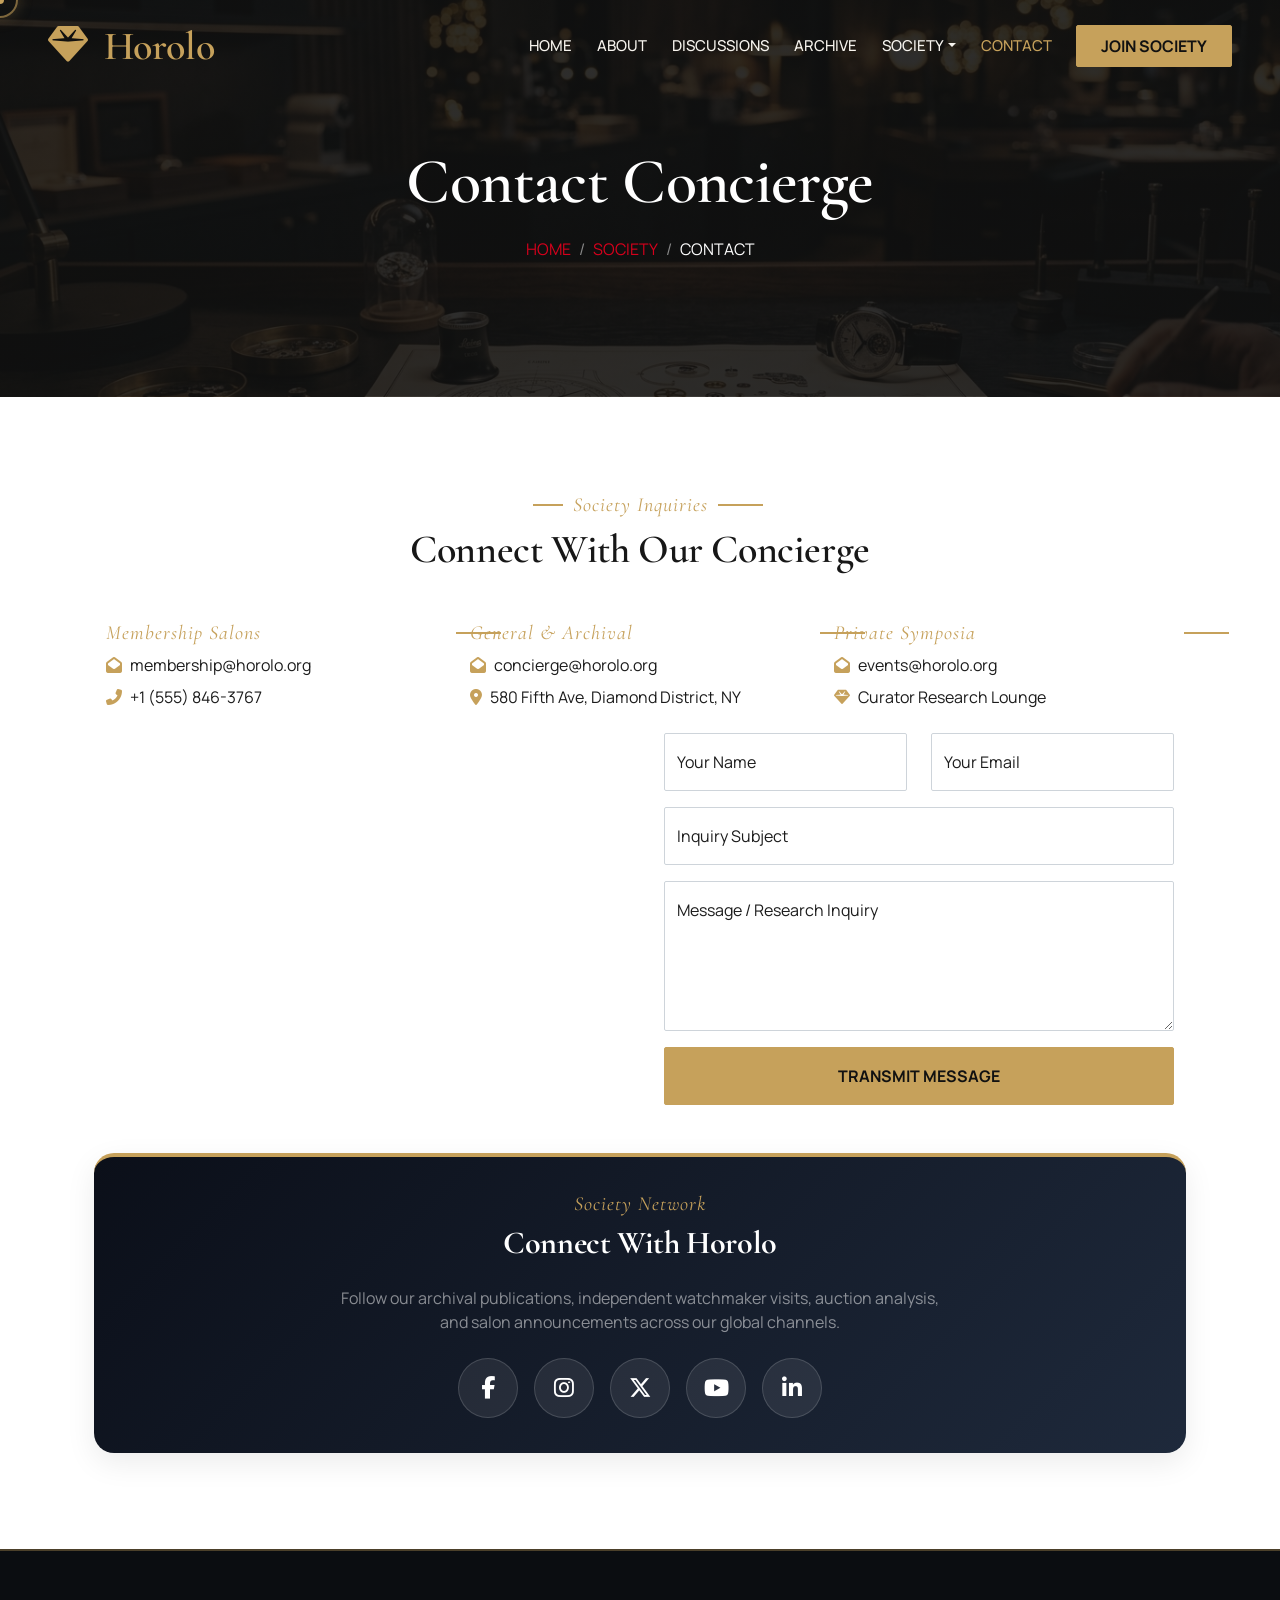
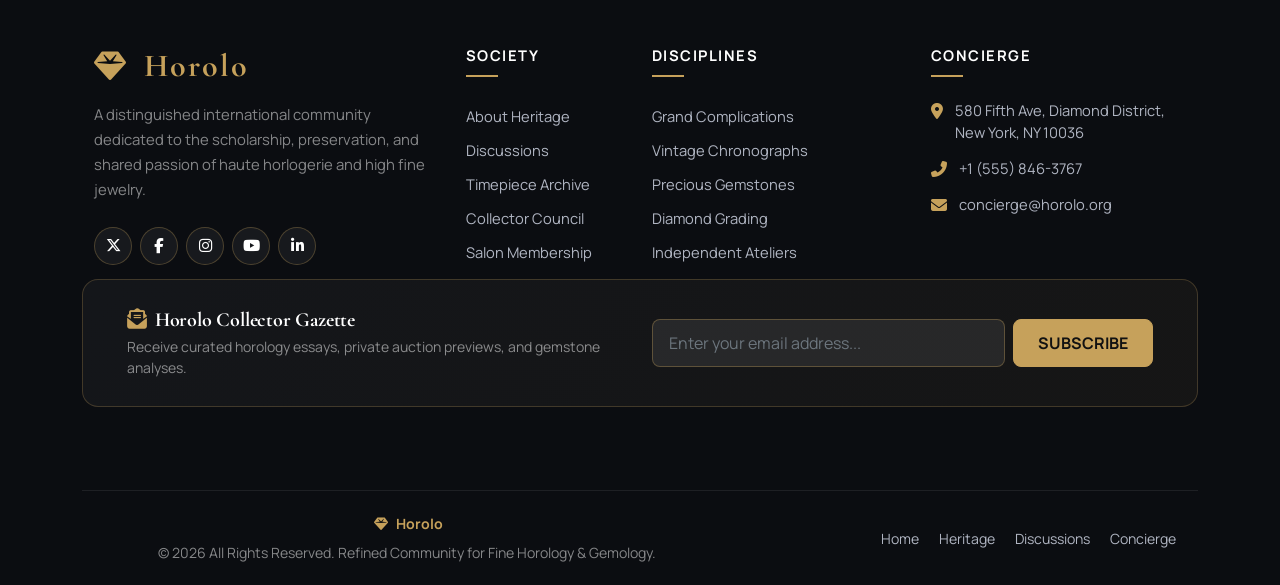
==== contact.html @ 374b57c5 "feat: complete Horolo fine jewelry & luxury watches community platform" ====
<!DOCTYPE html>
<html lang="en">

<head>
    <meta charset="utf-8">
    <title>Contact Society Concierge | Horolo</title>
    <meta content="width=device-width, initial-scale=1.0" name="viewport">
    <meta content="horology concierge, watch society contact, fine jewelry membership inquiry, private collector salon, Diamond District New York" name="keywords">
    <meta content="Connect with the Horolo Concierge for membership inquiries, research collaborations, salon invitations, and press requests." name="description">

    <!-- Favicon -->
    <link rel="icon" type="image/svg+xml" href="img/favicon.svg">
    <link rel="icon" type="image/png" sizes="32x32" href="img/favicon-32x32.png">
    <link rel="icon" type="image/png" href="img/favicon.png">
    <link rel="shortcut icon" href="img/favicon.ico">
    <link rel="apple-touch-icon" sizes="180x180" href="img/apple-touch-icon.png">

    <!-- Google Web Fonts -->
    <link rel="preconnect" href="https://fonts.googleapis.com">
    <link rel="preconnect" href="https://fonts.gstatic.com" crossorigin>
    <link href="https://fonts.googleapis.com/css2?family=Cormorant+Garamond:ital,wght@0,400;0,500;0,600;0,700;1,400;1,600&family=Manrope:wght@300;400;500;600;700;800&display=swap" rel="stylesheet">

    <!-- Icon Font Stylesheet -->
    <link href="https://cdnjs.cloudflare.com/ajax/libs/font-awesome/6.5.1/css/all.min.css" rel="stylesheet">
    <link href="https://cdn.jsdelivr.net/npm/bootstrap-icons@1.4.1/font/bootstrap-icons.css" rel="stylesheet">

    <!-- Libraries Stylesheet -->
    <link href="lib/animate/animate.min.css" rel="stylesheet">
    <link href="lib/owlcarousel/assets/owl.carousel.min.css" rel="stylesheet">
    <link href="lib/tempusdominus/css/tempusdominus-bootstrap-4.min.css" rel="stylesheet" />

    <!-- Customized Bootstrap Stylesheet -->
    <link href="css/bootstrap.min.css" rel="stylesheet">

    <!-- Template Stylesheet -->
    <link href="css/style.css" rel="stylesheet">

    <!-- Open Graph SEO -->
    <meta property="og:title" content="Contact Concierge - Horolo">
    <meta property="og:description" content="Connect with the Horolo Concierge for membership inquiries, research collaborations, salon invitations, and press requests.">
    <meta property="og:type" content="website">
</head>

<body>
    <div class="container-xxl bg-white p-0">
        <!-- Spinner Start -->
        <div id="spinner" class="show bg-white position-fixed translate-middle w-100 vh-100 top-50 start-50 d-flex align-items-center justify-content-center">
            <div class="spinner-border text-primary" style="width: 3rem; height: 3rem;" role="status">
                <span class="sr-only">Loading...</span>
            </div>
        </div>
        <!-- Spinner End -->


        <!-- Navbar & Hero Start -->
        <div class="container-xxl position-relative p-0">
            <nav class="navbar navbar-expand-lg navbar-dark bg-dark px-4 px-lg-5 py-3 py-lg-0">
                <a href="index.html" class="navbar-brand p-0">
                    <h1 class="text-primary m-0"><i class="fa fa-gem me-3"></i>Horolo</h1>
                </a>
                <button class="navbar-toggler" type="button" data-bs-toggle="collapse" data-bs-target="#navbarCollapse">
                    <span class="fa fa-bars"></span>
                </button>
                <div class="collapse navbar-collapse" id="navbarCollapse">
                    <div class="navbar-nav ms-auto py-0 pe-4">
                        <a href="index.html" class="nav-item nav-link">Home</a>
                        <a href="about.html" class="nav-item nav-link">About</a>
                        <a href="service.html" class="nav-item nav-link">Discussions</a>
                        <a href="menu.html" class="nav-item nav-link">Archive</a>
                        <div class="nav-item dropdown">
                            <a href="#" class="nav-link dropdown-toggle" data-bs-toggle="dropdown">Society</a>
                            <div class="dropdown-menu m-0">
                                <a href="booking.html" class="dropdown-item">Membership Salon</a>
                                <a href="team.html" class="dropdown-item">Collector Council</a>
                                <a href="testimonial.html" class="dropdown-item">Collector Voices</a>
                            </div>
                        </div>
                        <a href="contact.html" class="nav-item nav-link active">Contact</a>
                    </div>
                    <a href="booking.html" class="btn btn-primary py-2 px-4">Join Society</a>
                </div>
            </nav>

            <div class="container-xxl py-5 bg-dark hero-header mb-5">
                <div class="container text-center my-5 pt-5 pb-4">
                    <h1 class="display-3 text-white mb-3 animated slideInDown">Contact Concierge</h1>
                    <nav aria-label="breadcrumb">
                        <ol class="breadcrumb justify-content-center text-uppercase">
                            <li class="breadcrumb-item"><a href="index.html">Home</a></li>
                            <li class="breadcrumb-item"><a href="#">Society</a></li>
                            <li class="breadcrumb-item text-white active" aria-current="page">Contact</li>
                        </ol>
                    </nav>
                </div>
            </div>
        </div>
        <!-- Navbar & Hero End -->


        <!-- Contact Start -->
        <div class="container-xxl py-5">
            <div class="container">
                <div class="text-center wow fadeInUp" data-wow-delay="0.1s">
                    <h5 class="section-title ff-secondary text-center text-primary fw-normal">Society Inquiries</h5>
                    <h1 class="mb-5">Connect With Our Concierge</h1>
                </div>
                <div class="row g-4">
                    <div class="col-12">
                        <div class="row gy-4">
                            <div class="col-md-4">
                                <h5 class="section-title ff-secondary fw-normal text-start text-primary">Membership Salons</h5>
                                <p class="mb-2"><i class="fa fa-envelope-open text-primary me-2"></i>membership@horolo.org</p>
                                <p class="mb-0"><i class="fa fa-phone-alt text-primary me-2"></i>+1 (555) 846-3767</p>
                            </div>
                            <div class="col-md-4">
                                <h5 class="section-title ff-secondary fw-normal text-start text-primary">General & Archival</h5>
                                <p class="mb-2"><i class="fa fa-envelope-open text-primary me-2"></i>concierge@horolo.org</p>
                                <p class="mb-0"><i class="fa fa-map-marker-alt text-primary me-2"></i>580 Fifth Ave, Diamond District, NY</p>
                            </div>
                            <div class="col-md-4">
                                <h5 class="section-title ff-secondary fw-normal text-start text-primary">Private Symposia</h5>
                                <p class="mb-2"><i class="fa fa-envelope-open text-primary me-2"></i>events@horolo.org</p>
                                <p class="mb-0"><i class="fa fa-gem text-primary me-2"></i>Curator Research Lounge</p>
                            </div>
                        </div>
                    </div>
                    <div class="col-md-6 wow fadeIn" data-wow-delay="0.1s">
                        <iframe class="position-relative rounded w-100 h-100"
                            src="https://www.google.com/maps/embed?pb=!1m18!1m12!1m3!1d3022.215714088031!2d-73.9806484!3d40.7573177!2m3!1f0!2f0!3f0!3m2!1i1024!2i768!4f13.1!3m3!1m2!1s0x89c258ffb4db4c19%3A0xb35a74313b6cbbe1!2s580%205th%20Ave%2C%20New%20York%2C%20NY%2010036%2C%20USA!5e0!3m2!1sen!2sus!4v1603794290143!5m2!1sen!2sus"
                            frameborder="0" style="min-height: 350px; border:0;" allowfullscreen="" aria-hidden="false"
                            tabindex="0"></iframe>
                    </div>
                    <div class="col-md-6">
                        <div class="wow fadeInUp" data-wow-delay="0.2s">
                            <form>
                                <div class="row g-3">
                                    <div class="col-md-6">
                                        <div class="form-floating">
                                            <input type="text" class="form-control" id="name" placeholder="Your Name">
                                            <label for="name">Your Name</label>
                                        </div>
                                    </div>
                                    <div class="col-md-6">
                                        <div class="form-floating">
                                            <input type="email" class="form-control" id="email" placeholder="Your Email">
                                            <label for="email">Your Email</label>
                                        </div>
                                    </div>
                                    <div class="col-12">
                                        <div class="form-floating">
                                            <input type="text" class="form-control" id="subject" placeholder="Subject">
                                            <label for="subject">Inquiry Subject</label>
                                        </div>
                                    </div>
                                    <div class="col-12">
                                        <div class="form-floating">
                                            <textarea class="form-control" placeholder="Leave your message here" id="message" style="height: 150px"></textarea>
                                            <label for="message">Message / Research Inquiry</label>
                                        </div>
                                    </div>
                                    <div class="col-12">
                                        <button class="btn btn-primary w-100 py-3" type="submit">Transmit Message</button>
                                    </div>
                                </div>
                            </form>
                        </div>
                    </div>

                    <!-- Connect With Us Social Media Section Start -->
                    <div class="col-12 mt-5 wow fadeInUp" data-wow-delay="0.3s">
                        <div class="contact-social-box text-center">
                            <h5 class="text-primary ff-secondary fw-normal mb-2">Society Network</h5>
                            <h2 class="text-white fw-bold mb-4">Connect With Horolo</h2>
                            <p class="text-white-50 mb-4" style="max-width: 600px; margin: 0 auto 24px auto;">Follow our archival publications, independent watchmaker visits, auction analysis, and salon announcements across our global channels.</p>
                            <div class="d-flex justify-content-center align-items-center gap-3 flex-wrap">
                                <a href="https://facebook.com" target="_blank" class="contact-social-btn" title="Facebook"><i class="fab fa-facebook-f"></i></a>
                                <a href="https://instagram.com" target="_blank" class="contact-social-btn" title="Instagram"><i class="fab fa-instagram"></i></a>
                                <a href="https://twitter.com" target="_blank" class="contact-social-btn" title="Twitter / X"><i class="fab fa-x-twitter"></i></a>
                                <a href="https://youtube.com" target="_blank" class="contact-social-btn" title="YouTube"><i class="fab fa-youtube"></i></a>
                                <a href="https://linkedin.com" target="_blank" class="contact-social-btn" title="LinkedIn"><i class="fab fa-linkedin-in"></i></a>
                            </div>
                        </div>
                    </div>
                    <!-- Connect With Us Social Media Section End -->
                </div>
            </div>
        </div>
        <!-- Contact End -->
        

                        <!-- Footer Start -->
        <div class="container-fluid footer pt-5 mt-5 wow fadeIn" data-wow-delay="0.1s">
            <div class="container py-5">
                <!-- Top Brand & Columns Grid -->
                <div class="row g-5">
                    <!-- Col 1: Brand & About -->
                    <div class="col-lg-4 col-md-6">
                        <a href="index.html" class="d-inline-flex align-items-center text-decoration-none mb-3">
                            <h2 class="text-primary m-0 d-inline-flex align-items-center fw-bold" style="letter-spacing: 2px;">
                                <i class="fa fa-gem me-3 text-primary"></i>Horolo
                            </h2>
                        </a>
                        <p class="text-white-50 mb-4" style="font-size: 0.93rem; line-height: 1.7;">A distinguished international community dedicated to the scholarship, preservation, and shared passion of haute horlogerie and high fine jewelry.</p>
                        <div class="d-flex align-items-center">
                            <a class="footer-social-btn" href="https://twitter.com" target="_blank" title="Twitter / X"><i class="fab fa-x-twitter"></i></a>
                            <a class="footer-social-btn" href="https://facebook.com" target="_blank" title="Facebook"><i class="fab fa-facebook-f"></i></a>
                            <a class="footer-social-btn" href="https://instagram.com" target="_blank" title="Instagram"><i class="fab fa-instagram"></i></a>
                            <a class="footer-social-btn" href="https://youtube.com" target="_blank" title="YouTube"><i class="fab fa-youtube"></i></a>
                            <a class="footer-social-btn" href="https://linkedin.com" target="_blank" title="LinkedIn"><i class="fab fa-linkedin-in"></i></a>
                        </div>
                    </div>

                    <!-- Col 2: Quick Links -->
                    <div class="col-lg-2 col-md-6">
                        <h5 class="footer-heading">Society</h5>
                        <a class="footer-link-item" href="about.html">About Heritage</a>
                        <a class="footer-link-item" href="service.html">Discussions</a>
                        <a class="footer-link-item" href="menu.html">Timepiece Archive</a>
                        <a class="footer-link-item" href="team.html">Collector Council</a>
                        <a class="footer-link-item" href="booking.html">Salon Membership</a>
                    </div>

                    <!-- Col 3: Collecting Disciplines -->
                    <div class="col-lg-3 col-md-6">
                        <h5 class="footer-heading">Disciplines</h5>
                        <a class="footer-link-item" href="service.html">Grand Complications</a>
                        <a class="footer-link-item" href="service.html">Vintage Chronographs</a>
                        <a class="footer-link-item" href="service.html">Precious Gemstones</a>
                        <a class="footer-link-item" href="service.html">Diamond Grading</a>
                        <a class="footer-link-item" href="service.html">Independent Ateliers</a>
                    </div>

                    <!-- Col 4: Concierge & Salons -->
                    <div class="col-lg-3 col-md-6">
                        <h5 class="footer-heading">Concierge</h5>
                        <div class="footer-contact-item">
                            <i class="fa fa-map-marker-alt"></i>
                            <span>580 Fifth Ave, Diamond District, New York, NY 10036</span>
                        </div>
                        <div class="footer-contact-item">
                            <i class="fa fa-phone-alt"></i>
                            <span>+1 (555) 846-3767</span>
                        </div>
                        <div class="footer-contact-item">
                            <i class="fa fa-envelope"></i>
                            <span>concierge@horolo.org</span>
                        </div>
                    </div>
                </div>

                <!-- Newsletter Card Strip -->
                <div class="footer-newsletter-box">
                    <div class="row align-items-center">
                        <div class="col-lg-6 mb-3 mb-lg-0">
                            <h5 class="text-white mb-1 fw-bold"><i class="fa fa-envelope-open-text text-primary me-2"></i>Horolo Collector Gazette</h5>
                            <p class="text-white-50 small mb-0">Receive curated horology essays, private auction previews, and gemstone analyses.</p>
                        </div>
                        <div class="col-lg-6">
                            <form class="d-flex flex-sm-row flex-column gap-2">
                                <input type="email" class="form-control" placeholder="Enter your email address..." style="background: rgba(255,255,255,0.08); border: 1px solid rgba(198,161,91,0.35); color: #fff; border-radius: 8px; height: 48px; padding-left: 16px;">
                                <button type="button" class="btn btn-primary px-4 fw-bold" style="white-space: nowrap; height: 48px; border-radius: 8px;">Subscribe</button>
                            </form>
                        </div>
                    </div>
                </div>
            </div>

            <!-- Bottom Copyright Bar -->
            <div class="container">
                <div class="footer-bottom-bar">
                    <div class="row align-items-center">
                        <div class="col-md-7 text-center text-md-start mb-3 mb-md-0 d-flex align-items-center justify-content-center justify-content-md-start flex-wrap gap-2">
                            <a href="index.html" class="text-primary fw-bold text-decoration-none d-inline-flex align-items-center me-2">
                                <i class="fa fa-gem me-2 text-primary"></i>Horolo
                            </a>
                            <span class="text-white-50">&copy; 2026 All Rights Reserved. Refined Community for Fine Horology &amp; Gemology.</span>
                        </div>
                        <div class="col-md-5 text-center text-md-end">
                            <div class="d-inline-flex flex-wrap justify-content-center justify-content-md-end">
                                <a href="index.html">Home</a>
                                <a href="about.html">Heritage</a>
                                <a href="service.html">Discussions</a>
                                <a href="contact.html">Concierge</a>
                            </div>
                        </div>
                    </div>
                </div>
            </div>
        </div>
        <!-- Footer End -->


        <!-- Back to Top -->
        <a href="#" class="btn btn-lg btn-primary btn-lg-square back-to-top"><i class="bi bi-arrow-up"></i></a>
    </div>

    <!-- JavaScript Libraries -->
    <script src="https://code.jquery.com/jquery-3.4.1.min.js"></script>
    <script src="https://cdn.jsdelivr.net/npm/bootstrap@5.0.0/dist/js/bootstrap.bundle.min.js"></script>
    <script src="lib/wow/wow.min.js"></script>
    <script src="lib/easing/easing.min.js"></script>
    <script src="lib/waypoints/waypoints.min.js"></script>
    <script src="lib/counterup/counterup.min.js"></script>
    <script src="lib/owlcarousel/owl.carousel.min.js"></script>
    <script src="lib/tempusdominus/js/moment.min.js"></script>
    <script src="lib/tempusdominus/js/moment-timezone.min.js"></script>
    <script src="lib/tempusdominus/js/tempusdominus-bootstrap-4.min.js"></script>

    <!-- Template Javascript -->
    <script src="js/main.js"></script>
</body>

</html>
---- css/style.css ----
/********** Template CSS **********/
:root {
    --primary: #C6A15B;
    --primary-hover: #A88238;
    --primary-dark: #171717;
    --accent-gold: #D4AF37;
    --bg-ivory: #F7F4EE;
    --dark-bg: #111111;
    --text-primary: #1C1C1C;
    --text-secondary: #6B6257;
    --text-light: #F5F1E8;
    --bs-primary: #C6A15B;
    --bs-primary-rgb: 198, 161, 91;
    --light: #F7F4EE;
    --dark: #111111;
}


/********** Full-Width Responsive & Overflow Control **********/
html {
    overflow-x: hidden !important;
    width: 100% !important;
    max-width: 100vw !important;
    margin: 0 !important;
    padding: 0 !important;
}

body {
    overflow-x: hidden !important;
    width: 100% !important;
    max-width: 100vw !important;
    position: relative;
    margin: 0 !important;
    padding: 0 !important;
}

.container-xxl {
    overflow-x: clip;
    width: 100% !important;
    max-width: 100% !important;
}

.container-fluid {
    width: 100% !important;
    max-width: 100% !important;
}

/* Prevent grid rows from expanding beyond viewport */
.row {
    margin-right: 0 !important;
    margin-left: 0 !important;
}

.row > [class*="col-"] {
    padding-right: 12px;
    padding-left: 12px;
}

@media (max-width: 991.98px) {
    .container {
        width: 100% !important;
        max-width: 100% !important;
        padding-left: 15px !important;
        padding-right: 15px !important;
    }

    .section-title::before,
    .section-title::after {
        display: none !important;
    }

    .hero-header {
        padding-left: 0 !important;
        padding-right: 0 !important;
    }

    .navbar-dark {
        width: 100% !important;
        max-width: 100vw !important;
    }
}


body {
    font-family: 'Manrope', -apple-system, BlinkMacSystemFont, 'Segoe UI', Roboto, sans-serif;
    color: #1C1C1C;
    background-color: #ffffff;
}

h1, h2, h3, h4, h5, h6, .display-1, .display-2, .display-3, .display-4, .display-5, .display-6 {
    font-family: 'Cormorant Garamond', Garamond, Georgia, serif;
    font-weight: 600;
    color: #171717;
    letter-spacing: -0.01em;
}

p, span, a, li, input, select, textarea, button, .btn, small {
    font-family: 'Manrope', -apple-system, BlinkMacSystemFont, 'Segoe UI', Roboto, sans-serif;
}


/* Tactical Crimson Red Global Overrides */
.text-primary {
    color: #C6A15B !important;
}

.bg-primary {
    background-color: #C6A15B !important;
}

.btn-primary {
    background-color: #C6A15B !important;
    border-color: #C6A15B !important;
}

.btn-primary:hover, .btn-primary:focus, .btn-primary:active {
    background-color: #A88238 !important;
    border-color: #A88238 !important;
}

.btn-outline-primary {
    color: #C6A15B !important;
    border-color: #C6A15B !important;
}

.btn-outline-primary:hover {
    background-color: #C6A15B !important;
    border-color: #C6A15B !important;
    color: #ffffff !important;
}

.border-primary {
    border-color: #C6A15B !important;
}

.nav-pills .nav-link.active, .nav-pills .show > .nav-link {
    background-color: #C6A15B !important;
}

.dropdown-item.active,
.dropdown-item:active,
.dropdown-item:hover,
.dropdown-item:focus {
    background-color: #C6A15B !important;
    color: #ffffff !important;
}

.ff-secondary {
    font-family: 'Cormorant Garamond', Georgia, serif;
    font-style: italic;
    font-weight: 600;
    letter-spacing: 1px;
}

.fw-medium {
    font-weight: 600 !important;
}

.fw-semi-bold {
    font-weight: 700 !important;
}

.back-to-top {
    position: fixed !important;
    display: none;
    right: 30px !important;
    bottom: 30px !important;
    z-index: 99999 !important;
    width: 48px !important;
    height: 48px !important;
    padding: 0 !important;
    align-items: center !important;
    justify-content: center !important;
    border-radius: 50% !important;
    background: #C6A15B !important;
    color: #111111 !important;
    box-shadow: 0 6px 20px rgba(198, 161, 91, 0.4) !important;
    transition: all 0.3s ease !important;
    cursor: pointer !important;
    pointer-events: auto !important;
}

.back-to-top i {
    font-size: 1.2rem !important;
    line-height: 1 !important;
    display: flex !important;
    align-items: center !important;
    justify-content: center !important;
}

.back-to-top:hover {
    transform: translateY(-4px) scale(1.1) !important;
    box-shadow: 0 10px 25px rgba(198, 161, 91, 0.6) !important;
}


/*** Spinner ***/
#spinner {
    opacity: 0;
    visibility: hidden;
    transition: opacity .5s ease-out, visibility 0s linear .5s;
    z-index: 99999;
}

#spinner.show {
    transition: opacity .5s ease-out, visibility 0s linear 0s;
    visibility: visible;
    opacity: 1;
}


/*** Button ***/
.btn {
    font-family: 'Manrope', sans-serif;
    font-weight: 500;
    text-transform: uppercase;
    transition: .5s;
}

.btn.btn-primary {
    color: #111111 !important;
    background-color: #C6A15B !important;
    border-color: #C6A15B !important;
    font-weight: 700;
}
.btn.btn-secondary {
    color: #111111 !important;
    background-color: #D4AF37 !important;
    border-color: #D4AF37 !important;
    font-weight: 700;
}

.btn-square {
    width: 38px;
    height: 38px;
}

.btn-sm-square {
    width: 32px;
    height: 32px;
}

.btn-lg-square {
    width: 48px;
    height: 48px;
}

.btn-square,
.btn-sm-square,
.btn-lg-square {
    padding: 0;
    display: flex;
    align-items: center;
    justify-content: center;
    font-weight: normal;
    border-radius: 2px;
}


/*** Navbar ***/
.navbar-dark .navbar-nav .nav-link {
    position: relative;
    margin-left: 25px;
    padding: 35px 0;
    font-size: 15px;
    color: var(--light) !important;
    text-transform: uppercase;
    font-weight: 500;
    outline: none;
    transition: .5s;
}

.sticky-top.navbar-dark .navbar-nav .nav-link {
    padding: 20px 0;
}

.navbar-dark .navbar-nav .nav-link:hover,
.navbar-dark .navbar-nav .nav-link.active {
    color: var(--primary) !important;
}

.navbar-dark .navbar-brand img {
    max-height: 60px;
    transition: .5s;
}

.sticky-top.navbar-dark .navbar-brand img {
    max-height: 45px;
}

@media (max-width: 991.98px) {
    .navbar-dark {
        position: sticky;
        top: 0;
        left: 0;
        width: 100%;
        z-index: 9999;
        background: var(--dark) !important;
        padding: 12px 20px !important;
        box-shadow: 0 4px 15px rgba(0, 0, 0, 0.3);
    }

    .sticky-top.navbar-dark {
        position: sticky;
        top: 0;
        left: 0;
        width: 100%;
        z-index: 9999;
        background: var(--dark) !important;
    }

    .navbar-dark .navbar-brand h1 {
        font-size: 1.35rem !important;
        white-space: nowrap;
    }

    .navbar-dark .navbar-toggler {
        padding: 6px 10px;
        font-size: 1.1rem;
    }

    .navbar-dark .navbar-collapse {
        margin-top: 12px;
        border-top: 1px solid rgba(255, 255, 255, .15);
        max-height: 75vh;
        overflow-y: auto;
        padding-bottom: 15px;
    }

    .navbar-dark .navbar-nav .nav-link,
    .sticky-top.navbar-dark .navbar-nav .nav-link {
        padding: 10px 0;
        margin-left: 0;
    }

    .navbar-dark .navbar-brand img {
        max-height: 45px;
    }
}

@media (max-width: 576px) {
    .navbar-dark {
        padding: 10px 14px !important;
    }

    .navbar-dark .navbar-brand h1 {
        font-size: 1.15rem !important;
    }

    .navbar-dark .navbar-brand h1 i {
        margin-right: 6px !important;
    }
}

@media (min-width: 992px) {
    .navbar-dark {
        position: absolute;
        width: 100%;
        top: 0;
        left: 0;
        z-index: 999;
        background: transparent !important;
    }
    
    .sticky-top.navbar-dark {
        position: fixed;
        top: 0;
        left: 0;
        width: 100%;
        z-index: 9999;
        background: var(--dark) !important;
    }
}


/*** Hero Header ***/
.hero-header {
    background: linear-gradient(rgba(17, 17, 17, 0.88), rgba(17, 17, 17, 0.88)), url(../img/bg-hero.jpg);
    background-position: center center;
    background-repeat: no-repeat;
    background-size: cover;
}

.hero-header img {
    animation: imgRotate 50s linear infinite;
}

@keyframes imgRotate { 
    100% { 
        transform: rotate(360deg); 
    } 
}

.hero-header .btn {
    transition: all 0.3s ease;
}

@media (max-width: 576px) {
    .hero-header .btn {
        width: 100%;
        max-width: 280px;
    }
}

.breadcrumb-item + .breadcrumb-item::before {
    color: rgba(255, 255, 255, .5);
}


/*** Section Title ***/
.section-title {
    position: relative;
    display: inline-block;
}

.section-title::before {
    position: absolute;
    content: "";
    width: 30px;
    height: 2px;
    top: 50%;
    left: -40px;
    margin-top: -1px;
    background: var(--primary);
}

.section-title::after {
    position: absolute;
    content: "";
    width: 45px;
    height: 2px;
    top: 50%;
    right: -55px;
    margin-top: -1px;
    background: var(--primary);
}

.section-title.text-start::before,
.section-title.text-end::after {
    display: none;
}


/*** Service ***/
.service-item {
    box-shadow: 0 0 45px rgba(0, 0, 0, .08);
    transition: .5s;
    height: 100%;
    display: flex;
    flex-direction: column;
}

.service-item > div {
    flex: 1 1 auto;
    display: flex;
    flex-direction: column;
    height: 100%;
}

.service-item:hover {
    background: var(--primary);
}

.service-item * {
    transition: .5s;
}

.service-item:hover * {
    color: var(--light) !important;
}


/*** Food Menu ***/
@media (max-width: 767.98px) {
    .nav-pills {
        max-width: 380px;
        margin-left: auto;
        margin-right: auto;
        border-bottom: none !important;
        width: 100%;
    }
    
    .nav-pills .nav-item {
        width: 100%;
    }

    .nav-pills .nav-item a {
        background: #ffffff;
        border: 1.5px solid #eaeaea;
        border-radius: 12px;
        padding: 14px 20px !important;
        margin: 0 !important;
        transition: all 0.3s ease;
        box-shadow: 0 2px 8px rgba(0, 0, 0, 0.04);
        width: 100%;
    }

    .nav-pills .nav-item a.active {
        background: #FAF7F2 !important;
        border-color: var(--primary) !important;
        border-left: 5px solid var(--primary) !important;
        box-shadow: 0 4px 15px rgba(198, 161, 91, 0.12);
        border-bottom: 1.5px solid var(--primary) !important;
    }
}

@media (min-width: 768px) {
    .nav-pills .nav-item .active {
        border-bottom: 2px solid var(--primary);
    }
}


/*** Youtube Video ***/
.video {
    position: relative;
    height: 100%;
    min-height: 500px;
    background: linear-gradient(rgba(15, 23, 43, .1), rgba(15, 23, 43, .1)), url(../img/video.jpg);
    background-position: center center;
    background-repeat: no-repeat;
    background-size: cover;
}

.video .btn-play {
    position: absolute;
    z-index: 3;
    top: 50%;
    left: 50%;
    transform: translateX(-50%) translateY(-50%);
    box-sizing: content-box;
    display: block;
    width: 32px;
    height: 44px;
    border-radius: 50%;
    border: none;
    outline: none;
    padding: 18px 20px 18px 28px;
}

.video .btn-play:before {
    content: "";
    position: absolute;
    z-index: 0;
    left: 50%;
    top: 50%;
    transform: translateX(-50%) translateY(-50%);
    display: block;
    width: 100px;
    height: 100px;
    background: var(--primary);
    border-radius: 50%;
    animation: pulse-border 1500ms ease-out infinite;
}

.video .btn-play:after {
    content: "";
    position: absolute;
    z-index: 1;
    left: 50%;
    top: 50%;
    transform: translateX(-50%) translateY(-50%);
    display: block;
    width: 100px;
    height: 100px;
    background: var(--primary);
    border-radius: 50%;
    transition: all 200ms;
}

.video .btn-play img {
    position: relative;
    z-index: 3;
    max-width: 100%;
    width: auto;
    height: auto;
}

.video .btn-play span {
    display: block;
    position: relative;
    z-index: 3;
    width: 0;
    height: 0;
    border-left: 32px solid var(--dark);
    border-top: 22px solid transparent;
    border-bottom: 22px solid transparent;
}

@keyframes pulse-border {
    0% {
        transform: translateX(-50%) translateY(-50%) translateZ(0) scale(1);
        opacity: 1;
    }

    100% {
        transform: translateX(-50%) translateY(-50%) translateZ(0) scale(1.5);
        opacity: 0;
    }
}

#videoModal {
    z-index: 99999;
}

#videoModal .modal-dialog {
    position: relative;
    max-width: 800px;
    margin: 60px auto 0 auto;
}

#videoModal .modal-body {
    position: relative;
    padding: 0px;
}

#videoModal .close {
    position: absolute;
    width: 30px;
    height: 30px;
    right: 0px;
    top: -30px;
    z-index: 999;
    font-size: 30px;
    font-weight: normal;
    color: #FFFFFF;
    background: #000000;
    opacity: 1;
}


/*** Team ***/
.team-item {
    box-shadow: 0 0 45px rgba(0, 0, 0, .08);
    height: calc(100% - 38px);
    transition: .5s;
}

.team-item img {
    transition: .5s;
}

.team-item:hover img {
    transform: scale(1.1);
}

.team-item:hover {
    height: 100%;
}

.team-item .btn {
    border-radius: 38px 38px 0 0;
}


/*** Testimonial ***/
.testimonial-carousel .owl-item .testimonial-item,
.testimonial-carousel .owl-item.center .testimonial-item * {
    transition: .5s;
}

.testimonial-carousel .owl-item.center .testimonial-item {
    background: var(--primary) !important;
    border-color: var(--primary) !important;
}

.testimonial-carousel .owl-item.center .testimonial-item * {
    color: var(--light) !important;
}

.testimonial-carousel .owl-dots {
    margin-top: 24px;
    display: flex;
    align-items: flex-end;
    justify-content: center;
}

.testimonial-carousel .owl-dot {
    position: relative;
    display: inline-block;
    margin: 0 5px;
    width: 15px;
    height: 15px;
    border: 1px solid #CCCCCC;
    border-radius: 15px;
    transition: .5s;
}

.testimonial-carousel .owl-dot.active {
    background: var(--primary);
    border-color: var(--primary);
}


/*** Footer ***/
.footer .btn.btn-social {
    margin-right: 5px;
    width: 35px;
    height: 35px;
    display: flex;
    align-items: center;
    justify-content: center;
    color: var(--light);
    border: 1px solid #FFFFFF;
    border-radius: 35px;
    transition: .3s;
}

.footer .btn.btn-social:hover {
    color: var(--primary);
}

.footer .btn.btn-link {
    display: block;
    margin-bottom: 5px;
    padding: 0;
    text-align: left;
    color: #FFFFFF;
    font-size: 15px;
    font-weight: normal;
    text-transform: capitalize;
    transition: .3s;
}

.footer .btn.btn-link::before {
    position: relative;
    content: "\f105";
    font-family: "Font Awesome 5 Free";
    font-weight: 900;
    margin-right: 10px;
}

.footer .btn.btn-link:hover {
    letter-spacing: 1px;
    box-shadow: none;
}

.footer .copyright {
    padding: 25px 0;
    font-size: 15px;
    border-top: 1px solid rgba(256, 256, 256, .1);
}

.footer .copyright a {
    color: var(--light);
}

.footer .footer-menu a {
    margin-right: 15px;
    padding-right: 15px;
    border-right: 1px solid rgba(255, 255, 255, .1);
}

.footer .footer-menu a:last-child {
    margin-right: 0;
    padding-right: 0;
    border-right: none;
}


/*** About Section Custom Enhancements ***/
.about-img-box {
    position: relative;
    overflow: hidden;
    border-radius: 16px;
    box-shadow: 0 10px 25px rgba(0, 0, 0, 0.12);
    transition: all 0.5s ease;
    height: 220px;
    width: 100%;
}

.about-img-box img {
    width: 100%;
    height: 100%;
    object-fit: cover;
    display: block;
    transition: transform 0.6s ease;
}

.about-img-box:hover img {
    transform: scale(1.08);
}

.about-img-container {
    position: relative;
    padding: 15px 0;
}

.about-experience-badge {
    position: absolute;
    top: 50%;
    left: 50%;
    transform: translate(-50%, -50%);
    background: var(--primary);
    color: #ffffff;
    width: 120px;
    height: 120px;
    border-radius: 50%;
    display: flex;
    flex-direction: column;
    align-items: center;
    justify-content: center;
    text-align: center;
    box-shadow: 0 0 30px rgba(198, 161, 91, 0.6);
    border: 5px solid #ffffff;
    z-index: 10;
    animation: pulseBadge 3s infinite ease-in-out;
}

.about-experience-badge h3 {
    font-size: 26px;
    font-weight: 800;
    color: #ffffff;
    margin: 0;
    line-height: 1;
}

.about-experience-badge span {
    font-size: 11px;
    text-transform: uppercase;
    font-weight: 700;
    letter-spacing: 0.5px;
    line-height: 1.2;
}

@keyframes pulseBadge {
    0%, 100% {
        transform: translate(-50%, -50%) scale(1);
        box-shadow: 0 0 20px rgba(198, 161, 91, 0.5);
    }
    50% {
        transform: translate(-50%, -50%) scale(1.07);
        box-shadow: 0 0 35px rgba(198, 161, 91, 0.85);
    }
}

.about-feature-box {
    background: #f8f9fa;
    border-left: 5px solid var(--primary);
    padding: 16px 20px;
    border-radius: 0 12px 12px 0;
    transition: transform 0.3s ease, box-shadow 0.3s ease;
}

.about-feature-box:hover {
    transform: translateY(-5px);
    box-shadow: 0 10px 20px rgba(0,0,0,0.08);
}

.heading-icon {
    display: inline-flex;
    align-items: center;
    justify-content: center;
    vertical-align: middle;
    margin: 0 10px;
    font-size: 0.85em;
    line-height: 1;
}

/*** Chef Culinary Showcase Section ***/
.culinary-card {
    position: relative;
    background: #ffffff;
    border-radius: 20px;
    overflow: hidden;
    box-shadow: 0 12px 35px rgba(0, 0, 0, 0.08);
    transition: all 0.4s cubic-bezier(0.165, 0.84, 0.44, 1);
    border: 1px solid rgba(0, 0, 0, 0.05);
    height: 100%;
}

.culinary-card:hover {
    transform: translateY(-10px);
    box-shadow: 0 20px 45px rgba(198, 161, 91, 0.22);
    border-color: rgba(198, 161, 91, 0.4);
}

.culinary-img-wrapper {
    position: relative;
    overflow: hidden;
    height: 230px;
}

.culinary-img-wrapper img {
    width: 100%;
    height: 100%;
    object-fit: cover;
    transition: transform 0.6s ease;
}

.culinary-card:hover .culinary-img-wrapper img {
    transform: scale(1.1);
}

.culinary-price-tag {
    position: absolute;
    top: 15px;
    right: 15px;
    background: var(--primary);
    color: #ffffff;
    font-size: 1.15rem;
    font-weight: 800;
    padding: 6px 16px;
    border-radius: 30px;
    box-shadow: 0 6px 15px rgba(198, 161, 91, 0.5);
    z-index: 2;
}

.culinary-badge {
    position: absolute;
    bottom: 15px;
    left: 15px;
    background: rgba(15, 23, 42, 0.85);
    backdrop-filter: blur(8px);
    color: #ffffff;
    font-size: 0.8rem;
    font-weight: 700;
    padding: 5px 14px;
    border-radius: 20px;
    z-index: 2;
    letter-spacing: 0.5px;
    border: 1px solid rgba(255, 255, 255, 0.2);
}

.culinary-content {
    padding: 24px 22px;
}

/*** Master Culinary Team Styles ***/
.team-item {
    box-shadow: 0 10px 30px rgba(0, 0, 0, 0.08);
    transition: all 0.4s ease;
    background: #ffffff;
    padding-bottom: 24px;
    height: 100%;
    display: flex;
    flex-direction: column;
    justify-content: space-between;
}

.team-item .d-flex.justify-content-center {
    margin-top: auto !important;
}

.team-item:hover {
    transform: translateY(-8px);
    box-shadow: 0 16px 35px rgba(198, 161, 91, 0.18);
}

.team-item .rounded-circle {
    width: 200px;
    height: 200px;
    margin: 24px auto !important;
    position: relative;
    border: 4px solid var(--primary);
    box-shadow: 0 8px 25px rgba(198, 161, 91, 0.25);
    transition: transform 0.4s ease;
}

.team-item:hover .rounded-circle {
    transform: scale(1.05);
}

.team-item .rounded-circle img {
    width: 100%;
    height: 100%;
    object-fit: cover;
    display: block;
}

/*** Unique VIP Guest Testimonials Section ***/
.vip-testimonial-card {
    background: #ffffff;
    border-radius: 20px;
    padding: 32px 26px;
    box-shadow: 0 10px 30px rgba(0, 0, 0, 0.06);
    border: 1px solid rgba(198, 161, 91, 0.18);
    transition: all 0.4s cubic-bezier(0.165, 0.84, 0.44, 1);
    position: relative;
    height: 100%;
    display: flex;
    flex-direction: column;
    justify-content: space-between;
}

.vip-testimonial-card p {
    flex-grow: 1;
}

.vip-testimonial-card .d-flex.align-items-center {
    margin-top: auto !important;
}

.vip-testimonial-card:hover {
    transform: translateY(-10px);
    box-shadow: 0 20px 45px rgba(198, 161, 91, 0.2);
    border-color: var(--primary);
}

.vip-quote-icon {
    position: absolute;
    top: 25px;
    right: 25px;
    color: rgba(198, 161, 91, 0.2);
    font-size: 2.8rem;
    transition: color 0.3s ease;
}

.vip-testimonial-card:hover .vip-quote-icon {
    color: rgba(198, 161, 91, 0.45);
}

.vip-star-rating {
    color: #ffb703;
    font-size: 1.05rem;
    margin-bottom: 16px;
}

.vip-avatar {
    width: 58px;
    height: 58px;
    border-radius: 50%;
    border: 3px solid var(--primary);
    box-shadow: 0 6px 16px rgba(198, 161, 91, 0.3);
    object-fit: cover;
    flex-shrink: 0;
    align-self: center;
}

.vip-verified-badge {
    background: rgba(198, 161, 91, 0.12);
    color: var(--primary);
    font-size: 0.75rem;
    font-weight: 700;
    padding: 4px 10px;
    border-radius: 12px;
    display: inline-flex;
    align-items: center;
    gap: 4px;
}

/*** About Page Unique 3 Sections ***/
/* Section 1: Culinary Heritage */
.heritage-card {
    background: #ffffff;
    border-radius: 20px;
    padding: 40px;
    box-shadow: 0 15px 35px rgba(0,0,0,0.08);
    border-left: 5px solid var(--primary);
}

.heritage-stat-badge {
    background: #FAF7F2;
    border: 1px solid rgba(198, 161, 91, 0.25);
    padding: 16px 20px;
    border-radius: 16px;
    text-align: center;
    transition: transform 0.3s ease;
}

.heritage-stat-badge:hover {
    transform: translateY(-5px);
}

/* Section 2: Craft Pillars */
.craft-pillar-card {
    background: #ffffff;
    border-radius: 24px;
    overflow: hidden;
    box-shadow: 0 12px 35px rgba(0, 0, 0, 0.07);
    border: 1px solid rgba(198, 161, 91, 0.15);
    transition: all 0.4s cubic-bezier(0.165, 0.84, 0.44, 1);
    height: 100%;
    position: relative;
}

.craft-pillar-card:hover {
    transform: translateY(-12px);
    box-shadow: 0 22px 50px rgba(198, 161, 91, 0.22);
    border-color: var(--primary);
}

.craft-pillar-img-wrapper {
    position: relative;
    height: 220px;
    overflow: hidden;
}

.craft-pillar-img-wrapper img {
    width: 100%;
    height: 100%;
    object-fit: cover;
    transition: transform 0.6s ease;
}

.craft-pillar-card:hover .craft-pillar-img-wrapper img {
    transform: scale(1.1);
}

.craft-pillar-badge {
    position: absolute;
    top: 15px;
    left: 15px;
    background: rgba(15, 23, 42, 0.85);
    backdrop-filter: blur(8px);
    color: #ffffff;
    font-size: 0.8rem;
    font-weight: 700;
    padding: 6px 14px;
    border-radius: 20px;
    z-index: 2;
    border: 1px solid rgba(255, 255, 255, 0.2);
}

.craft-icon-wrapper-floating {
    position: absolute;
    bottom: -25px;
    right: 25px;
    width: 55px;
    height: 55px;
    background: var(--primary);
    color: #ffffff;
    border-radius: 50%;
    display: flex;
    align-items: center;
    justify-content: center;
    font-size: 1.3rem;
    box-shadow: 0 8px 20px rgba(198, 161, 91, 0.4);
    transition: transform 0.5s ease;
    z-index: 3;
    border: 3px solid #ffffff;
}

.craft-pillar-card:hover .craft-icon-wrapper-floating {
    transform: rotate(360deg) scale(1.15);
}

.craft-pillar-body {
    padding: 35px 26px 28px 26px;
    text-align: left;
}


/* Section 3: Timeline Enhanced Styles */
.timeline-card {
    background: #ffffff;
    border-radius: 20px;
    padding: 32px 26px;
    box-shadow: 0 10px 30px rgba(0, 0, 0, 0.06);
    border: 1px solid rgba(198, 161, 91, 0.2);
    transition: all 0.4s cubic-bezier(0.165, 0.84, 0.44, 1);
    height: 100%;
    position: relative;
    overflow: hidden;
}

.timeline-card::before {
    content: '';
    position: absolute;
    top: 0;
    left: 0;
    width: 100%;
    height: 4px;
    background: linear-gradient(90deg, var(--primary), #ffb703);
    opacity: 0.8;
    transition: height 0.3s ease;
}

.timeline-card:hover {
    transform: translateY(-10px);
    box-shadow: 0 20px 45px rgba(198, 161, 91, 0.22);
    border-color: var(--primary);
}

.timeline-card:hover::before {
    height: 6px;
}

.timeline-icon-header {
    width: 50px;
    height: 50px;
    background: rgba(198, 161, 91, 0.12);
    color: var(--primary);
    border-radius: 14px;
    display: flex;
    align-items: center;
    justify-content: center;
    font-size: 1.25rem;
    margin-bottom: 20px;
    transition: all 0.4s ease;
}

.timeline-card:hover .timeline-icon-header {
    background: var(--primary);
    color: #ffffff;
    transform: scale(1.1) rotate(10deg);
    box-shadow: 0 6px 16px rgba(198, 161, 91, 0.4);
}

.timeline-year-badge {
    background: var(--primary);
    color: #ffffff;
    font-weight: 800;
    padding: 5px 16px;
    border-radius: 20px;
    font-size: 0.85rem;
    display: inline-flex;
    align-items: center;
    gap: 6px;
    margin-bottom: 14px;
    box-shadow: 0 4px 12px rgba(198, 161, 91, 0.3);
}

.timeline-step-indicator {
    position: absolute;
    top: 25px;
    right: 25px;
    font-size: 1.8rem;
    font-weight: 900;
    color: rgba(198, 161, 91, 0.15);
    font-family: var(--ff-secondary, sans-serif);
    transition: color 0.3s ease;
}

.timeline-card:hover .timeline-step-indicator {
    color: rgba(198, 161, 91, 0.35);
}

/*** Service Page 3 Unique Sections ***/
/* Section 1: Signature Culinary Experiences */
.sig-service-card {
    background: #ffffff;
    border-radius: 20px;
    overflow: hidden;
    box-shadow: 0 10px 30px rgba(0,0,0,0.07);
    border: 1px solid rgba(198, 161, 91, 0.15);
    transition: all 0.4s cubic-bezier(0.165, 0.84, 0.44, 1);
    height: 100%;
}

.sig-service-card:hover {
    transform: translateY(-10px);
    box-shadow: 0 20px 45px rgba(198, 161, 91, 0.2);
    border-color: var(--primary);
}

.sig-service-img-wrapper {
    position: relative;
    height: 230px;
    overflow: hidden;
}

.sig-service-img-wrapper img {
    width: 100%;
    height: 100%;
    object-fit: cover;
    transition: transform 0.6s ease;
}

.sig-service-card:hover .sig-service-img-wrapper img {
    transform: scale(1.1);
}

.sig-service-badge {
    position: absolute;
    top: 15px;
    left: 15px;
    background: rgba(15, 23, 42, 0.85);
    backdrop-filter: blur(8px);
    color: #ffffff;
    font-size: 0.8rem;
    font-weight: 700;
    padding: 5px 14px;
    border-radius: 20px;
    z-index: 2;
    border: 1px solid rgba(255, 255, 255, 0.2);
}

.sig-service-body {
    padding: 28px 24px;
}

/* Section 2: Service Amenities */
.amenity-card {
    background: #ffffff;
    border-radius: 16px;
    padding: 24px;
    box-shadow: 0 8px 25px rgba(0,0,0,0.06);
    border: 1px solid rgba(198, 161, 91, 0.15);
    transition: all 0.3s ease;
    height: 100%;
}

.amenity-card:hover {
    transform: translateY(-6px);
    box-shadow: 0 15px 35px rgba(198, 161, 91, 0.18);
    border-color: var(--primary);
}

.amenity-icon {
    width: 50px;
    height: 50px;
    background: rgba(198, 161, 91, 0.12);
    color: var(--primary);
    border-radius: 12px;
    display: flex;
    align-items: center;
    justify-content: center;
    font-size: 1.3rem;
    margin-bottom: 16px;
    transition: all 0.3s ease;
}

.amenity-card:hover .amenity-icon {
    background: var(--primary);
    color: #ffffff;
    transform: scale(1.1);
}

/* Section 3: Dining Steps Enhanced Design */
.step-journey-card {
    background: #ffffff;
    border-radius: 24px;
    overflow: hidden;
    box-shadow: 0 10px 30px rgba(0, 0, 0, 0.07);
    border: 1px solid rgba(198, 161, 91, 0.18);
    transition: all 0.4s cubic-bezier(0.165, 0.84, 0.44, 1);
    height: 100%;
    position: relative;
}

.step-journey-card:hover {
    transform: translateY(-10px);
    box-shadow: 0 20px 45px rgba(198, 161, 91, 0.22);
    border-color: var(--primary);
}

.step-journey-img-wrapper {
    position: relative;
    height: 200px;
    overflow: hidden;
}

.step-journey-img-wrapper img {
    width: 100%;
    height: 100%;
    object-fit: cover;
    transition: transform 0.6s ease;
}

.step-journey-card:hover .step-journey-img-wrapper img {
    transform: scale(1.1);
}

.step-journey-badge {
    position: absolute;
    top: 15px;
    left: 15px;
    background: rgba(15, 23, 42, 0.85);
    backdrop-filter: blur(8px);
    color: #ffffff;
    font-size: 0.75rem;
    font-weight: 800;
    padding: 5px 12px;
    border-radius: 20px;
    z-index: 2;
    border: 1px solid rgba(255, 255, 255, 0.2);
}

.step-icon-wrapper-floating {
    position: absolute;
    top: 176px;
    right: 20px;
    width: 48px;
    height: 48px;
    background: var(--primary);
    color: #ffffff;
    border-radius: 50%;
    display: flex;
    align-items: center;
    justify-content: center;
    font-size: 1.15rem;
    box-shadow: 0 8px 18px rgba(198, 161, 91, 0.4);
    transition: transform 0.5s ease;
    z-index: 3;
    border: 3px solid #ffffff;
}

.step-journey-card:hover .step-icon-wrapper-floating {
    transform: rotate(360deg) scale(1.15);
}

.step-journey-body {
    padding: 30px 22px 24px 22px;
    text-align: left;
}

/*** Menu Page 2 Unique Sections ***/
/* Section 1: Chef Reserve Showcase */
.chef-reserve-box {
    background: linear-gradient(135deg, #0f172a 0%, #1e293b 100%);
    border-radius: 24px;
    padding: 45px;
    border-left: 5px solid var(--primary);
    box-shadow: 0 15px 40px rgba(0, 0, 0, 0.2);
}

.tasting-item-card {
    background: rgba(255, 255, 255, 0.05);
    backdrop-filter: blur(10px);
    border: 1px solid rgba(255, 255, 255, 0.1);
    border-radius: 16px;
    padding: 20px;
    transition: all 0.3s ease;
}

.tasting-item-card:hover {
    background: rgba(198, 161, 91, 0.12);
    border-color: var(--primary);
    transform: translateX(8px);
}

/* Section 2: Culinary Perks */
.culinary-perk-card {
    background: #ffffff;
    border-radius: 20px;
    padding: 32px 24px;
    text-align: center;
    box-shadow: 0 10px 30px rgba(0, 0, 0, 0.06);
    border: 1px solid rgba(198, 161, 91, 0.15);
    transition: all 0.4s ease;
    height: 100%;
}

.culinary-perk-card:hover {
    transform: translateY(-8px);
    box-shadow: 0 20px 45px rgba(198, 161, 91, 0.2);
    border-color: var(--primary);
}

.culinary-perk-icon {
    width: 70px;
    height: 70px;
    background: var(--primary);
    color: #ffffff;
    border-radius: 50%;
    display: flex;
    align-items: center;
    justify-content: center;
    margin: 0 auto 20px auto;
    font-size: 1.8rem;
    box-shadow: 0 8px 20px rgba(198, 161, 91, 0.35);
    transition: transform 0.5s ease;
}

.culinary-perk-card:hover .culinary-perk-icon {
    transform: rotate(360deg) scale(1.1);
}

/*** Team Page 2 Unique Sections ***/
/* Section 1: Chef Spotlight Box */
.chef-spotlight-box {
    background: linear-gradient(135deg, #0b0f19 0%, #1e293b 100%);
    border-radius: 24px;
    padding: 45px;
    border-left: 5px solid var(--primary);
    box-shadow: 0 15px 40px rgba(0, 0, 0, 0.2);
}

.spotlight-stat-box {
    background: rgba(255, 255, 255, 0.05);
    border: 1px solid rgba(255, 255, 255, 0.1);
    border-radius: 16px;
    padding: 16px 20px;
    text-align: center;
    transition: all 0.3s ease;
}

.spotlight-stat-box:hover {
    background: rgba(198, 161, 91, 0.12);
    border-color: var(--primary);
    transform: translateY(-5px);
}

/* Section 2: Kitchen Values Cards */
.kitchen-value-card {
    background: #ffffff;
    border-radius: 20px;
    padding: 35px 28px;
    box-shadow: 0 10px 30px rgba(0, 0, 0, 0.06);
    border: 1px solid rgba(198, 161, 91, 0.15);
    transition: all 0.4s ease;
    height: 100%;
    position: relative;
    overflow: hidden;
}

.kitchen-value-card::before {
    content: '';
    position: absolute;
    top: 0;
    left: 0;
    width: 100%;
    height: 4px;
    background: var(--primary);
    transition: height 0.3s ease;
}

.kitchen-value-card:hover {
    transform: translateY(-8px);
    box-shadow: 0 20px 45px rgba(198, 161, 91, 0.2);
    border-color: var(--primary);
}

.kitchen-value-card:hover::before {
    height: 6px;
}

.kitchen-value-icon {
    width: 60px;
    height: 60px;
    background: rgba(198, 161, 91, 0.12);
    color: var(--primary);
    border-radius: 16px;
    display: flex;
    align-items: center;
    justify-content: center;
    font-size: 1.5rem;
    margin-bottom: 20px;
    transition: all 0.4s ease;
}

.kitchen-value-card:hover .kitchen-value-icon {
    background: var(--primary);
    color: #ffffff;
    transform: scale(1.1) rotate(360deg);
}

/*** Testimonial Dropdown & Filter Styles ***/
.testimonial-filter-select {
    background-color: #ffffff;
    border: 2px solid var(--primary);
    color: var(--dark);
    font-weight: 600;
    border-radius: 14px;
    cursor: pointer;
    box-shadow: 0 6px 20px rgba(198, 161, 91, 0.1);
    transition: all 0.3s ease;
}

.testimonial-filter-select:focus {
    border-color: var(--primary);
    box-shadow: 0 0 15px rgba(198, 161, 91, 0.3);
}

.testimonial-dropdown-card {
    background: #ffffff;
    border-radius: 16px;
    border: 1px solid rgba(198, 161, 91, 0.18);
    box-shadow: 0 10px 30px rgba(0, 0, 0, 0.06);
    margin-bottom: 16px;
    overflow: hidden;
    transition: all 0.3s ease;
}

.testimonial-dropdown-card:hover {
    border-color: var(--primary);
    box-shadow: 0 15px 35px rgba(198, 161, 91, 0.18);
}

.testimonial-accordion-btn {
    width: 100%;
    background: transparent;
    border: none;
    padding: 22px 28px;
    display: flex;
    align-items: center;
    justify-content: space-between;
    text-align: left;
    font-weight: 700;
    color: var(--dark);
    font-size: 1.1rem;
    transition: background 0.3s ease;
}

.testimonial-accordion-btn:hover {
    background: rgba(198, 161, 91, 0.05);
}

.testimonial-accordion-btn:not(.collapsed) {
    background: rgba(198, 161, 91, 0.08);
    color: var(--primary);
}

/*** Contact Page Social Media Section ***/
.contact-social-box {
    background: linear-gradient(135deg, #0b0f19 0%, #1e293b 100%);
    border-radius: 20px;
    padding: 35px;
    border-top: 4px solid var(--primary);
    box-shadow: 0 10px 30px rgba(0, 0, 0, 0.08);
}

.contact-social-btn {
    width: 60px;
    height: 60px;
    background: rgba(255, 255, 255, 0.08);
    border: 1px solid rgba(255, 255, 255, 0.15);
    color: #ffffff;
    border-radius: 50%;
    display: inline-flex;
    align-items: center;
    justify-content: center;
    font-size: 1.4rem;
    transition: all 0.4s ease;
    text-decoration: none;
}

.contact-social-btn:hover {
    background: var(--primary);
    color: #ffffff;
    transform: translateY(-8px) scale(1.1);
    box-shadow: 0 10px 25px rgba(198, 161, 91, 0.4);
    border-color: var(--primary);
}

/*** Unique Custom Mouse Cursor & Ember Trail ***/
@media (min-width: 992px) {
    .custom-cursor-dot {
        position: fixed;
        top: 0;
        left: 0;
        width: 8px;
        height: 8px;
        background-color: var(--primary);
        border-radius: 50%;
        pointer-events: none;
        z-index: 99999;
        transform: translate(-50%, -50%);
        transition: width 0.2s, height 0.2s, background-color 0.2s;
    }

    .custom-cursor-follower {
        position: fixed;
        top: 0;
        left: 0;
        width: 36px;
        height: 36px;
        border: 2px solid rgba(198, 161, 91, 0.6);
        border-radius: 50%;
        pointer-events: none;
        z-index: 99998;
        transform: translate(-50%, -50%);
        transition: transform 0.1s ease-out, width 0.3s ease, height 0.3s ease, border-color 0.3s ease, background 0.3s ease;
        box-shadow: 0 0 15px rgba(198, 161, 91, 0.25);
    }

    .custom-cursor-follower.cursor-hover {
        width: 54px;
        height: 54px;
        background: rgba(198, 161, 91, 0.15);
        border-color: var(--primary);
        box-shadow: 0 0 25px rgba(198, 161, 91, 0.6);
    }

    .cursor-ember-particle {
    position: fixed;
    pointer-events: none;
    width: 5px;
    height: 5px;
    background: #D4AF37;
    border-radius: 50%;
    z-index: 99997;
    box-shadow: 0 0 10px #D4AF37, 0 0 4px #F2D082;
    animation: floatEmber 0.75s cubic-bezier(0.25, 1, 0.5, 1) forwards;
}
}

@keyframes floatEmber {
    0% {
        opacity: 1;
        transform: translate(-50%, -50%) scale(1);
    }
    100% {
        opacity: 0;
        transform: translate(calc(-50% + var(--ember-x, 0px)), calc(-50% - 30px)) scale(0.1);
    }
}

/*** Row flex stretch helper for equal-height cards ***/
.row > [class*="col-"] {
    display: flex;
    flex-direction: column;
}

/*** 1024px Responsive Author & Team Image Card Alignment Styles ***/
@media (min-width: 992px) and (max-width: 1199.98px) {
    /* Master Culinary Team 1024px alignment */
    .team-item {
        padding: 16px 10px 20px 10px !important;
        display: flex !important;
        flex-direction: column !important;
        justify-content: space-between !important;
        height: 100% !important;
    }

    .team-item .rounded-circle {
        width: 125px !important;
        height: 125px !important;
        margin: 12px auto 16px auto !important;
    }

    .team-item h5 {
        font-size: 0.98rem !important;
        margin-bottom: 4px !important;
        line-height: 1.3 !important;
    }

    .team-item small {
        font-size: 0.78rem !important;
        line-height: 1.35 !important;
        min-height: 2.7em;
        display: flex;
        align-items: center;
        justify-content: center;
        text-align: center;
        padding: 0 4px;
    }

    .team-item .btn-square {
        width: 32px !important;
        height: 32px !important;
    }

    .team-item .d-flex.justify-content-center {
        margin-top: auto !important;
    }

    /* VIP Guest Testimonials 1024px alignment */
    .vip-testimonial-card {
        padding: 24px 18px !important;
        display: flex !important;
        flex-direction: column !important;
        justify-content: space-between !important;
        height: 100% !important;
    }

    .vip-testimonial-card p {
        font-size: 0.91rem !important;
        line-height: 1.6 !important;
        margin-bottom: 18px !important;
        flex-grow: 1 !important;
    }

    .vip-testimonial-card .d-flex.align-items-center {
        margin-top: auto !important;
        display: flex !important;
        align-items: center !important;
    }

    .vip-avatar {
        width: 48px !important;
        height: 48px !important;
        flex-shrink: 0 !important;
        align-self: center !important;
        margin-right: 10px !important;
    }

    .vip-testimonial-card h6 {
        font-size: 0.92rem !important;
    }

    .vip-testimonial-card small {
        font-size: 0.78rem !important;
    }

    .vip-verified-badge {
        font-size: 0.68rem !important;
        padding: 2px 7px !important;
    }
}

@media (max-width: 1024px) {
    .vip-avatar {
        flex-shrink: 0 !important;
        align-self: center !important;
    }

    .team-item .rounded-circle {
        max-width: 160px !important;
        max-height: 160px !important;
        margin: 16px auto !important;
    }
    
    .vip-testimonial-card .d-flex.align-items-center {
        display: flex !important;
        align-items: center !important;
        gap: 10px !important;
        margin-top: auto !important;
    }
}

/*** Mobile View Fixes for Chef Spotlight Section on Team Page ***/
.spotlight-chef-img {
    min-height: 380px;
    object-fit: cover;
}

@media (max-width: 768px) {
    .chef-spotlight-box {
        padding: 24px 16px !important;
        border-radius: 18px !important;
        border-left-width: 4px !important;
    }

    .spotlight-chef-img {
        min-height: 200px !important;
        max-height: 260px !important;
    }

    .spotlight-stat-box {
        padding: 10px 4px !important;
        border-radius: 12px !important;
    }

    .spotlight-stat-box h3 {
        font-size: 1.15rem !important;
        margin-bottom: 2px !important;
    }

    .spotlight-stat-box small {
        font-size: 0.7rem !important;
        line-height: 1.2 !important;
        display: block !important;
    }

    .spotlight-chef-title {
        font-size: 1.35rem !important;
    }

    .spotlight-chef-quote {
        font-size: 0.92rem !important;
        line-height: 1.6 !important;
        margin-bottom: 18px !important;
    }

    .back-to-top {
        bottom: 15px !important;
        right: 15px !important;
        width: 40px !important;
        height: 40px !important;
        font-size: 0.95rem !important;
    }
}

@media (max-width: 480px) {
    .chef-spotlight-box {
        padding: 18px 12px !important;
    }

    .spotlight-stat-box {
        padding: 8px 2px !important;
    }

    .spotlight-stat-box h3 {
        font-size: 1.05rem !important;
    }

    .spotlight-stat-box small {
        font-size: 0.65rem !important;
        letter-spacing: -0.2px;
    }
}

/*** Footer Newsletter Form Subscribe Button Overlap Fix ***/
.footer .position-relative {
    position: relative !important;
    width: 100%;
}

.footer .position-relative .form-control {
    height: 48px !important;
    padding-top: 10px !important;
    padding-bottom: 10px !important;
    padding-left: 16px !important;
    padding-right: 112px !important;
    font-size: 0.92rem !important;
    border-radius: 8px !important;
    box-sizing: border-box !important;
    background-color: #ffffff !important;
    color: #1e293b !important;
}

.footer .position-relative .btn {
    position: absolute !important;
    top: 50% !important;
    right: 5px !important;
    bottom: auto !important;
    left: auto !important;
    transform: translateY(-50%) !important;
    height: 38px !important;
    padding: 0 14px !important;
    font-size: 0.82rem !important;
    font-weight: 700 !important;
    text-transform: uppercase !important;
    letter-spacing: 0.5px !important;
    line-height: 1 !important;
    display: inline-flex !important;
    align-items: center !important;
    justify-content: center !important;
    border-radius: 6px !important;
    white-space: nowrap !important;
    z-index: 2 !important;
    margin: 0 !important;
}

@media (min-width: 992px) and (max-width: 1199.98px) {
    .footer .position-relative .form-control {
        padding-right: 98px !important;
        font-size: 0.82rem !important;
        padding-left: 10px !important;
    }

    .footer .position-relative .btn {
        padding: 0 10px !important;
        font-size: 0.74rem !important;
        right: 4px !important;
        height: 36px !important;
    }
}

/*** Professional Luxury Footer Design ***/
.footer {
    background: #0B0D11 !important;
    color: #A0A5B5;
    position: relative;
    border-top: 2px solid rgba(198, 161, 91, 0.35);
}

.footer-heading {
    color: #FFFFFF;
    font-family: 'Manrope', -apple-system, sans-serif;
    font-size: 0.92rem;
    font-weight: 700;
    text-transform: uppercase;
    letter-spacing: 1.5px;
    margin-bottom: 22px;
    position: relative;
    padding-bottom: 12px;
}

.footer-heading::after {
    content: "";
    position: absolute;
    left: 0;
    bottom: 0;
    width: 32px;
    height: 2px;
    background: var(--primary);
}

.footer-link-item {
    display: block;
    color: #B0B5C2;
    font-size: 0.92rem;
    padding: 6px 0;
    text-decoration: none;
    transition: all 0.3s ease;
}

.footer-link-item:hover {
    color: var(--primary);
    transform: translateX(4px);
    text-decoration: none;
}

.footer-contact-item {
    display: flex;
    align-items: flex-start;
    margin-bottom: 14px;
    font-size: 0.92rem;
    color: #B0B5C2;
    line-height: 1.5;
}

.footer-contact-item i {
    color: var(--primary);
    margin-top: 4px;
    margin-right: 12px;
    font-size: 1rem;
    flex-shrink: 0;
}

.footer-social-btn {
    width: 38px;
    height: 38px;
    background: rgba(255, 255, 255, 0.05);
    border: 1px solid rgba(198, 161, 91, 0.3);
    color: #FFFFFF;
    border-radius: 50%;
    display: inline-flex;
    align-items: center;
    justify-content: center;
    font-size: 0.95rem;
    transition: all 0.3s ease;
    text-decoration: none;
    margin-right: 8px;
}

.footer-social-btn:hover {
    background: var(--primary);
    color: #111111 !important;
    border-color: var(--primary);
    transform: translateY(-3px);
    box-shadow: 0 6px 15px rgba(198, 161, 91, 0.3);
}

.footer-newsletter-box {
    background: linear-gradient(135deg, rgba(255, 255, 255, 0.04) 0%, rgba(198, 161, 91, 0.06) 100%);
    border: 1px solid rgba(198, 161, 91, 0.25);
    border-radius: 16px;
    padding: 28px 32px;
    margin: 10px 0 35px 0;
}

.footer-bottom-bar {
    padding: 22px 0;
    border-top: 1px solid rgba(255, 255, 255, 0.08);
    font-size: 0.88rem;
    color: #8A90A0;
}

.footer-bottom-bar a {
    color: #B0B5C2;
    text-decoration: none;
    transition: color 0.3s ease;
    margin: 0 10px;
}

.footer-bottom-bar a:hover {
    color: var(--primary);
}

@media (max-width: 991.98px) {
    .footer-heading::after {
        left: 0;
    }
    .footer-newsletter-box {
        padding: 20px;
    }
}
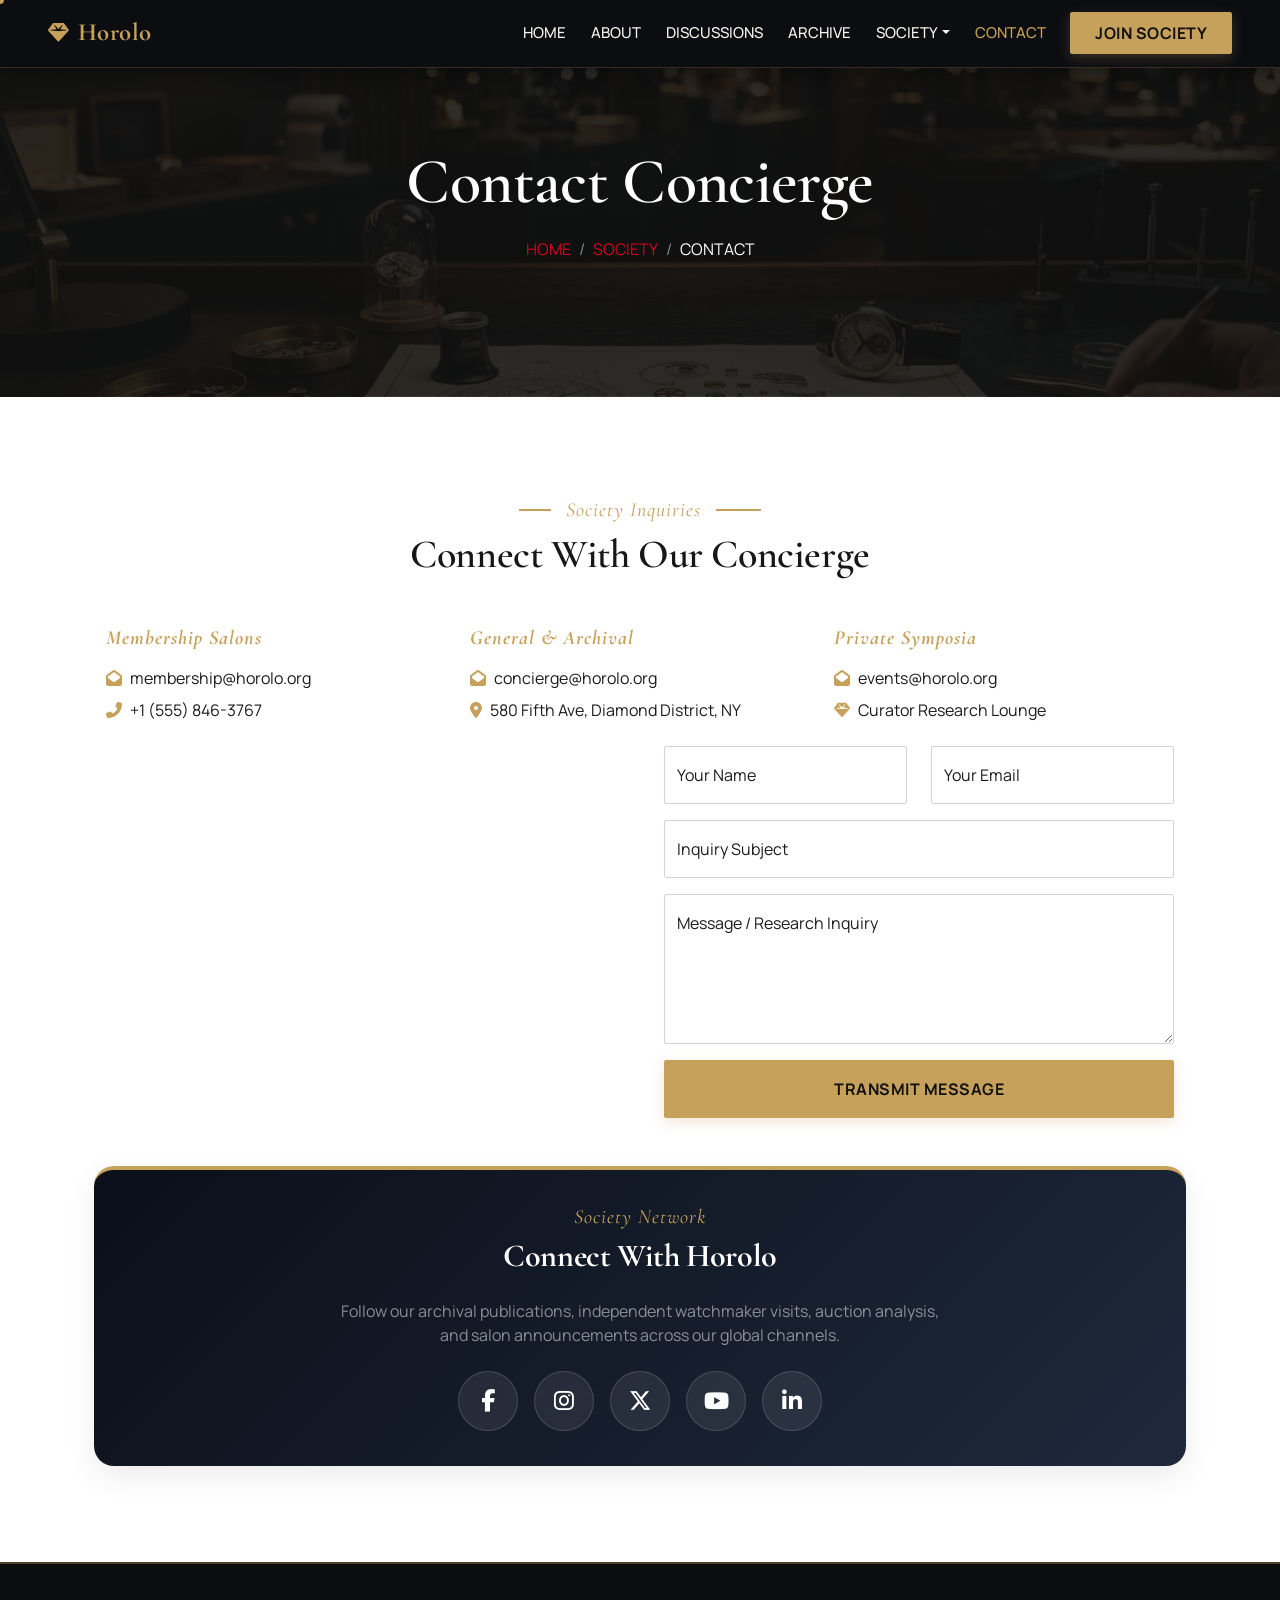
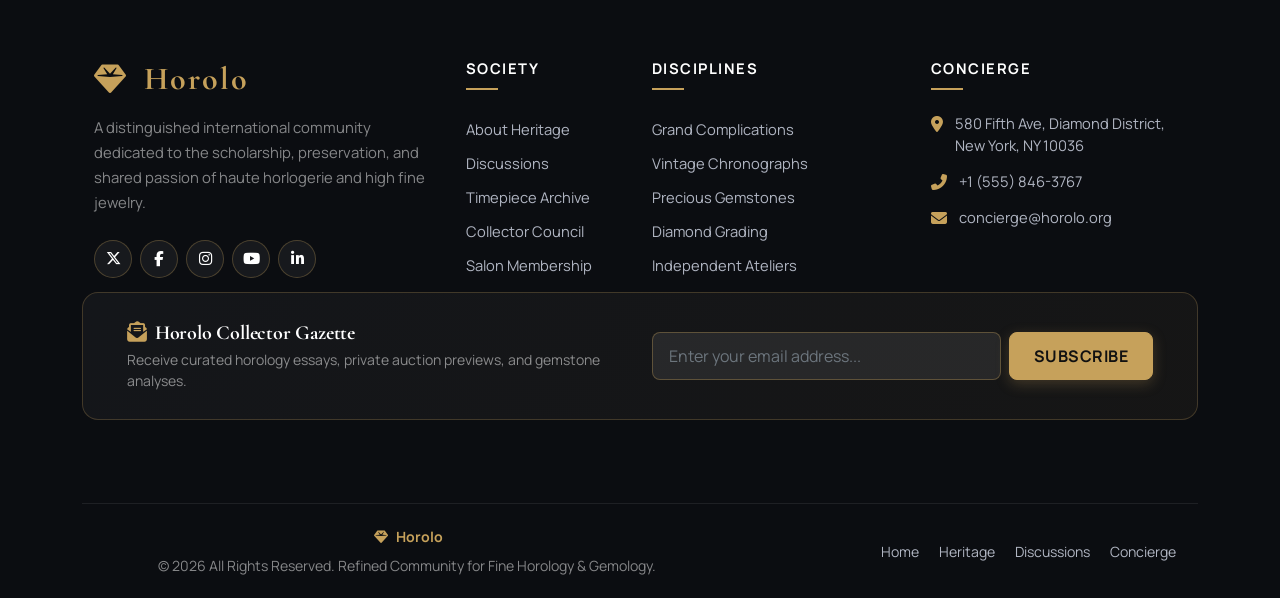
==== commit 52e13a3d: "fix: make header permanently fixed across all views and pages, and responsive layout improvements" ====
--- a/contact.html
+++ b/contact.html
@@ -108,29 +108,29 @@
                     <div class="col-12">
                         <div class="row gy-4">
                             <div class="col-md-4">
-                                <h5 class="section-title ff-secondary fw-normal text-start text-primary">Membership Salons</h5>
+                                <h5 class="ff-secondary fw-bold text-primary mb-3">Membership Salons</h5>
                                 <p class="mb-2"><i class="fa fa-envelope-open text-primary me-2"></i>membership@horolo.org</p>
                                 <p class="mb-0"><i class="fa fa-phone-alt text-primary me-2"></i>+1 (555) 846-3767</p>
                             </div>
                             <div class="col-md-4">
-                                <h5 class="section-title ff-secondary fw-normal text-start text-primary">General & Archival</h5>
+                                <h5 class="ff-secondary fw-bold text-primary mb-3">General & Archival</h5>
                                 <p class="mb-2"><i class="fa fa-envelope-open text-primary me-2"></i>concierge@horolo.org</p>
                                 <p class="mb-0"><i class="fa fa-map-marker-alt text-primary me-2"></i>580 Fifth Ave, Diamond District, NY</p>
                             </div>
                             <div class="col-md-4">
-                                <h5 class="section-title ff-secondary fw-normal text-start text-primary">Private Symposia</h5>
+                                <h5 class="ff-secondary fw-bold text-primary mb-3">Private Symposia</h5>
                                 <p class="mb-2"><i class="fa fa-envelope-open text-primary me-2"></i>events@horolo.org</p>
                                 <p class="mb-0"><i class="fa fa-gem text-primary me-2"></i>Curator Research Lounge</p>
                             </div>
                         </div>
                     </div>
-                    <div class="col-md-6 wow fadeIn" data-wow-delay="0.1s">
+                    <div class="col-md-6 order-2 order-md-1 wow fadeIn" data-wow-delay="0.1s">
                         <iframe class="position-relative rounded w-100 h-100"
                             src="https://www.google.com/maps/embed?pb=!1m18!1m12!1m3!1d3022.215714088031!2d-73.9806484!3d40.7573177!2m3!1f0!2f0!3f0!3m2!1i1024!2i768!4f13.1!3m3!1m2!1s0x89c258ffb4db4c19%3A0xb35a74313b6cbbe1!2s580%205th%20Ave%2C%20New%20York%2C%20NY%2010036%2C%20USA!5e0!3m2!1sen!2sus!4v1603794290143!5m2!1sen!2sus"
                             frameborder="0" style="min-height: 350px; border:0;" allowfullscreen="" aria-hidden="false"
                             tabindex="0"></iframe>
                     </div>
-                    <div class="col-md-6">
+                    <div class="col-md-6 order-1 order-md-2">
                         <div class="wow fadeInUp" data-wow-delay="0.2s">
                             <form>
                                 <div class="row g-3">
@@ -167,7 +167,7 @@
                     </div>
 
                     <!-- Connect With Us Social Media Section Start -->
-                    <div class="col-12 mt-5 wow fadeInUp" data-wow-delay="0.3s">
+                    <div class="col-12 mt-4 mt-md-5 order-3 order-md-3 wow fadeInUp" data-wow-delay="0.3s">
                         <div class="contact-social-box text-center">
                             <h5 class="text-primary ff-secondary fw-normal mb-2">Society Network</h5>
                             <h2 class="text-white fw-bold mb-4">Connect With Horolo</h2>
--- a/css/style.css
+++ b/css/style.css
@@ -108,26 +108,7 @@
     background-color: #C6A15B !important;
 }
 
-.btn-primary {
-    background-color: #C6A15B !important;
-    border-color: #C6A15B !important;
-}
-
-.btn-primary:hover, .btn-primary:focus, .btn-primary:active {
-    background-color: #A88238 !important;
-    border-color: #A88238 !important;
-}
-
-.btn-outline-primary {
-    color: #C6A15B !important;
-    border-color: #C6A15B !important;
-}
-
-.btn-outline-primary:hover {
-    background-color: #C6A15B !important;
-    border-color: #C6A15B !important;
-    color: #ffffff !important;
-}
+/* Button styles are centrally managed in the Button section below */
 
 .border-primary {
     border-color: #C6A15B !important;
@@ -209,27 +190,155 @@
 }
 
 
-/*** Button ***/
+/*** Button Base & Fast Luxury Hover System ***/
+button,
+.btn,
+input[type="button"],
+input[type="submit"],
+input[type="reset"] {
+    cursor: pointer !important;
+    transition: all 0.2s cubic-bezier(0.16, 1, 0.3, 1) !important;
+}
+
 .btn {
-    font-family: 'Manrope', sans-serif;
-    font-weight: 500;
+    font-family: 'Manrope', -apple-system, BlinkMacSystemFont, 'Segoe UI', Roboto, sans-serif;
+    font-weight: 600;
     text-transform: uppercase;
-    transition: .5s;
-}
-
+    letter-spacing: 0.5px;
+    cursor: pointer !important;
+    position: relative;
+    display: inline-flex;
+    align-items: center;
+    justify-content: center;
+    transition: all 0.2s cubic-bezier(0.16, 1, 0.3, 1) !important;
+}
+
+.btn:active,
+button:active {
+    transform: translateY(0) scale(0.98) !important;
+}
+
+/* Primary Button Styling & Quick Luxury Hover */
+.btn-primary,
 .btn.btn-primary {
     color: #111111 !important;
     background-color: #C6A15B !important;
+    border: 1.5px solid #C6A15B !important;
+    font-weight: 700;
+    box-shadow: 0 4px 14px rgba(198, 161, 91, 0.25);
+}
+
+.btn-primary:hover,
+.btn-primary:focus,
+.btn.btn-primary:hover,
+.btn.btn-primary:focus,
+.btn.btn.btn-primary:hover,
+.btn.btn.btn-primary:focus,
+.hero-header .btn.btn-primary:hover,
+.hero-header .btn.btn-primary:focus {
+    background-color: #0b0d11 !important;
+    border-color: #E2BD6E !important;
+    color: #E2BD6E !important;
+    animation: none !important;
+    transform: translateY(-3px) scale(1.02) !important;
+    box-shadow: 0 10px 25px rgba(198, 161, 91, 0.55), 0 0 16px rgba(226, 189, 110, 0.4) !important;
+}
+
+.btn-primary:active,
+.btn.btn-primary:active {
+    background-color: #000000 !important;
     border-color: #C6A15B !important;
-    font-weight: 700;
-}
+    color: #C6A15B !important;
+    transform: translateY(0) scale(0.98) !important;
+    box-shadow: 0 3px 10px rgba(198, 161, 91, 0.3) !important;
+}
+
+/* Secondary Button Styling & Hover */
+.btn-secondary,
 .btn.btn-secondary {
     color: #111111 !important;
     background-color: #D4AF37 !important;
-    border-color: #D4AF37 !important;
+    border: 1.5px solid #D4AF37 !important;
     font-weight: 700;
-}
-
+    box-shadow: 0 4px 14px rgba(212, 175, 55, 0.25);
+}
+
+.btn-secondary:hover,
+.btn-secondary:focus,
+.btn.btn-secondary:hover,
+.btn.btn-secondary:focus,
+.btn.btn.btn-secondary:hover,
+.btn.btn.btn-secondary:focus {
+    background-color: #0b0d11 !important;
+    border-color: #F3D993 !important;
+    color: #F3D993 !important;
+    animation: none !important;
+    transform: translateY(-3px) scale(1.02) !important;
+    box-shadow: 0 10px 25px rgba(212, 175, 55, 0.55), 0 0 16px rgba(243, 217, 147, 0.4) !important;
+}
+
+.btn-secondary:active,
+.btn.btn-secondary:active {
+    transform: translateY(0) scale(0.98) !important;
+}
+
+/* Outline Primary Button & Hover */
+.btn-outline-primary,
+.btn.btn-outline-primary {
+    color: #C6A15B !important;
+    border: 1.5px solid #C6A15B !important;
+    background-color: transparent !important;
+    font-weight: 600;
+}
+
+.btn-outline-primary:hover,
+.btn-outline-primary:focus,
+.btn.btn-outline-primary:hover,
+.btn.btn-outline-primary:focus {
+    background-color: #C6A15B !important;
+    border-color: #C6A15B !important;
+    color: #111111 !important;
+    transform: translateY(-3px) scale(1.02) !important;
+    box-shadow: 0 10px 25px rgba(198, 161, 91, 0.45) !important;
+}
+
+.btn-outline-primary:hover i,
+.btn.btn-outline-primary:hover i {
+    transform: translateX(4px) !important;
+    transition: transform 0.2s ease !important;
+}
+
+/* Outline Light Button & Hover (Hero & Dark Sections) */
+.btn-outline-light,
+.btn.btn-outline-light {
+    color: #F7F4EE !important;
+    border: 1.5px solid rgba(247, 244, 238, 0.75) !important;
+    background-color: transparent !important;
+    font-weight: 600;
+}
+
+.btn-outline-light:hover,
+.btn-outline-light:focus,
+.btn.btn-outline-light:hover,
+.btn.btn-outline-light:focus,
+.hero-header .btn.btn-outline-light:hover,
+.hero-header .btn.btn-outline-light:focus {
+    background-color: #C6A15B !important;
+    border-color: #C6A15B !important;
+    color: #111111 !important;
+    animation: none !important;
+    transform: translateY(-3px) scale(1.02) !important;
+    box-shadow: 0 10px 25px rgba(198, 161, 91, 0.5) !important;
+}
+
+/* Arrow micro-interaction on button hover */
+.btn:hover i.fa-arrow-right,
+.btn:hover i.bi-arrow-right {
+    transform: translateX(5px) !important;
+    transition: transform 0.2s ease !important;
+}
+
+/* Square Buttons (Social & Tool Buttons) */
 .btn-square {
     width: 38px;
     height: 38px;
@@ -249,29 +358,91 @@
 .btn-sm-square,
 .btn-lg-square {
     padding: 0;
-    display: flex;
+    display: inline-flex;
     align-items: center;
     justify-content: center;
     font-weight: normal;
-    border-radius: 2px;
-}
-
-
-/*** Navbar ***/
+    border-radius: 8px !important;
+    transition: all 0.2s cubic-bezier(0.16, 1, 0.3, 1) !important;
+    cursor: pointer !important;
+}
+
+.btn-square:hover,
+.btn-sm-square:hover,
+.btn-lg-square:hover {
+    background-color: #0b0d11 !important;
+    border-color: #E2BD6E !important;
+    color: #E2BD6E !important;
+    transform: translateY(-4px) scale(1.12) !important;
+    box-shadow: 0 8px 22px rgba(198, 161, 91, 0.55) !important;
+}
+
+.btn-square:hover i,
+.btn-sm-square:hover i,
+.btn-lg-square:hover i {
+    color: #E2BD6E !important;
+    transform: scale(1.1);
+    transition: transform 0.2s ease;
+}
+
+/* Close & Utility Buttons */
+.btn-close {
+    transition: transform 0.2s ease, opacity 0.2s ease !important;
+    cursor: pointer !important;
+}
+
+.btn-close:hover {
+    transform: rotate(90deg) scale(1.2) !important;
+    opacity: 1 !important;
+}
+
+.navbar-toggler {
+    transition: all 0.2s ease !important;
+    cursor: pointer !important;
+}
+
+.navbar-toggler:hover,
+.navbar-toggler:focus {
+    background: rgba(198, 161, 91, 0.2) !important;
+    border-color: #E2BD6E !important;
+    transform: scale(1.06) !important;
+}
+
+
+/*** Navbar (Permanently Fixed Header Across All Views & All Pages) ***/
+html {
+    scroll-padding-top: 85px;
+}
+
+.navbar-dark,
+.navbar.navbar-expand-lg,
+.sticky-top.navbar-dark {
+    position: fixed !important;
+    top: 0 !important;
+    left: 0 !important;
+    right: 0 !important;
+    width: 100% !important;
+    z-index: 99999 !important;
+    background: #0b0d11 !important;
+    box-shadow: 0 4px 25px rgba(0, 0, 0, 0.45) !important;
+    border-bottom: 1px solid rgba(198, 161, 91, 0.22) !important;
+    transition: background-color 0.3s ease, box-shadow 0.3s ease, padding 0.3s ease;
+}
+
 .navbar-dark .navbar-nav .nav-link {
     position: relative;
     margin-left: 25px;
-    padding: 35px 0;
+    padding: 22px 0;
     font-size: 15px;
     color: var(--light) !important;
     text-transform: uppercase;
     font-weight: 500;
     outline: none;
-    transition: .5s;
+    transition: .3s;
 }
 
 .sticky-top.navbar-dark .navbar-nav .nav-link {
-    padding: 20px 0;
+    padding: 22px 0;
 }
 
 .navbar-dark .navbar-nav .nav-link:hover,
@@ -279,39 +450,90 @@
     color: var(--primary) !important;
 }
 
-.navbar-dark .navbar-brand img {
-    max-height: 60px;
-    transition: .5s;
-}
-
+.navbar-dark .navbar-brand h1,
+.sticky-top.navbar-dark .navbar-brand h1 {
+    font-size: 1.6rem !important;
+    font-weight: 700;
+    letter-spacing: 0.5px;
+    display: inline-flex;
+    align-items: center;
+    white-space: nowrap;
+    transition: all 0.25s ease;
+}
+
+.navbar-dark .navbar-brand h1 i,
+.sticky-top.navbar-dark .navbar-brand h1 i {
+    font-size: 1.35rem !important;
+    margin-right: 10px !important;
+    vertical-align: middle;
+    transition: all 0.25s ease;
+}
+
+.navbar-brand:hover h1 {
+    color: var(--primary-hover) !important;
+}
+
+.navbar-brand:hover h1 i {
+    transform: rotate(-6deg) scale(1.08);
+}
+
+.navbar-dark .navbar-brand img,
 .sticky-top.navbar-dark .navbar-brand img {
-    max-height: 45px;
+    max-height: 42px;
+    transition: .3s;
+}
+
+/* Luxury Dropdown Menu for Fixed Navbar */
+.navbar-dark .dropdown-menu {
+    background: #0b0d11 !important;
+    border: 1px solid rgba(198, 161, 91, 0.3) !important;
+    box-shadow: 0 10px 30px rgba(0, 0, 0, 0.6) !important;
+    border-radius: 8px !important;
+    padding: 8px 0 !important;
+    margin-top: 0 !important;
+}
+
+.navbar-dark .dropdown-item {
+    color: #e2e8f0 !important;
+    padding: 10px 22px !important;
+    font-size: 14px !important;
+    font-weight: 500 !important;
+    transition: all 0.2s ease !important;
+}
+
+.navbar-dark .dropdown-item:hover,
+.navbar-dark .dropdown-item:focus {
+    background-color: #C6A15B !important;
+    color: #0b0d11 !important;
+    padding-left: 26px !important;
 }
 
 @media (max-width: 991.98px) {
-    .navbar-dark {
-        position: sticky;
-        top: 0;
-        left: 0;
-        width: 100%;
-        z-index: 9999;
-        background: var(--dark) !important;
+    .navbar-dark,
+    .navbar.navbar-expand-lg,
+    .sticky-top.navbar-dark {
+        position: fixed !important;
+        top: 0 !important;
+        left: 0 !important;
+        right: 0 !important;
+        width: 100% !important;
+        z-index: 99999 !important;
+        background: #0b0d11 !important;
         padding: 12px 20px !important;
-        box-shadow: 0 4px 15px rgba(0, 0, 0, 0.3);
-    }
-
-    .sticky-top.navbar-dark {
-        position: sticky;
-        top: 0;
-        left: 0;
-        width: 100%;
-        z-index: 9999;
-        background: var(--dark) !important;
-    }
-
-    .navbar-dark .navbar-brand h1 {
+        box-shadow: 0 4px 18px rgba(0, 0, 0, 0.4) !important;
+        border-bottom: 1px solid rgba(198, 161, 91, 0.2) !important;
+    }
+
+    .navbar-dark .navbar-brand h1,
+    .sticky-top.navbar-dark .navbar-brand h1 {
         font-size: 1.35rem !important;
         white-space: nowrap;
+    }
+
+    .navbar-dark .navbar-brand h1 i,
+    .sticky-top.navbar-dark .navbar-brand h1 i {
+        font-size: 1.15rem !important;
+        margin-right: 8px !important;
     }
 
     .navbar-dark .navbar-toggler {
@@ -329,48 +551,67 @@
 
     .navbar-dark .navbar-nav .nav-link,
     .sticky-top.navbar-dark .navbar-nav .nav-link {
-        padding: 10px 0;
-        margin-left: 0;
-    }
-
-    .navbar-dark .navbar-brand img {
-        max-height: 45px;
+        padding: 10px 0 !important;
+        margin-left: 0 !important;
+    }
+
+    .navbar-dark .navbar-brand img,
+    .sticky-top.navbar-dark .navbar-brand img {
+        max-height: 38px;
     }
 }
 
 @media (max-width: 576px) {
-    .navbar-dark {
+    .navbar-dark,
+    .navbar.navbar-expand-lg,
+    .sticky-top.navbar-dark {
         padding: 10px 14px !important;
     }
 
-    .navbar-dark .navbar-brand h1 {
+    .navbar-dark .navbar-brand h1,
+    .sticky-top.navbar-dark .navbar-brand h1 {
         font-size: 1.15rem !important;
     }
 
-    .navbar-dark .navbar-brand h1 i {
+    .navbar-dark .navbar-brand h1 i,
+    .sticky-top.navbar-dark .navbar-brand h1 i {
+        font-size: 1rem !important;
         margin-right: 6px !important;
     }
 }
 
 @media (min-width: 992px) {
-    .navbar-dark {
-        position: absolute;
-        width: 100%;
-        top: 0;
-        left: 0;
-        z-index: 999;
-        background: transparent !important;
-    }
-    
+    .navbar-dark,
+    .navbar.navbar-expand-lg,
     .sticky-top.navbar-dark {
-        position: fixed;
-        top: 0;
-        left: 0;
-        width: 100%;
-        z-index: 9999;
-        background: var(--dark) !important;
-    }
-}
+        position: fixed !important;
+        top: 0 !important;
+        left: 0 !important;
+        right: 0 !important;
+        width: 100% !important;
+        z-index: 99999 !important;
+        background: #0b0d11 !important;
+        padding-top: 0 !important;
+        padding-bottom: 0 !important;
+    }
+
+    .navbar-dark .navbar-brand h1,
+    .sticky-top.navbar-dark .navbar-brand h1 {
+        font-size: 1.55rem !important;
+    }
+
+    .navbar-dark .navbar-brand h1 i,
+    .sticky-top.navbar-dark .navbar-brand h1 i {
+        font-size: 1.3rem !important;
+        margin-right: 8px !important;
+    }
+
+    .navbar-dark .navbar-nav .nav-link,
+    .sticky-top.navbar-dark .navbar-nav .nav-link {
+        padding: 22px 0 !important;
+    }
+}
+
 
 
 /*** Hero Header ***/
@@ -392,7 +633,11 @@
 }
 
 .hero-header .btn {
-    transition: all 0.3s ease;
+    transition: all 0.2s cubic-bezier(0.16, 1, 0.3, 1) !important;
+}
+
+.hero-header .btn:hover {
+    animation: none !important;
 }
 
 @media (max-width: 576px) {
@@ -407,38 +652,53 @@
 }
 
 
-/*** Section Title ***/
+/*** Section Title (Zero-Overlap Flow System) ***/
 .section-title {
     position: relative;
+    display: inline-flex !important;
+    align-items: center;
+    justify-content: center;
+    gap: 15px;
+    max-width: 100%;
+}
+
+.section-title::before {
+    content: "";
     display: inline-block;
-}
-
-.section-title::before {
-    position: absolute;
+    width: 32px;
+    height: 2px;
+    background: var(--primary);
+    flex-shrink: 0;
+}
+
+.section-title::after {
     content: "";
-    width: 30px;
-    height: 2px;
-    top: 50%;
-    left: -40px;
-    margin-top: -1px;
-    background: var(--primary);
-}
-
-.section-title::after {
-    position: absolute;
-    content: "";
+    display: inline-block;
     width: 45px;
     height: 2px;
-    top: 50%;
-    right: -55px;
-    margin-top: -1px;
     background: var(--primary);
+    flex-shrink: 0;
+}
+
+.section-title.text-start {
+    justify-content: flex-start;
 }
 
 .section-title.text-start::before,
 .section-title.text-end::after {
-    display: none;
-}
+    display: none !important;
+}
+
+.section-title.text-end {
+    justify-content: flex-end;
+}
+
+/* Ensure headings inside grid cards/columns never produce cross-column overflow lines */
+.row [class*="col-"] .section-title.text-start::after {
+    display: inline-block;
+    max-width: 35px;
+}
+
 
 
 /*** Service ***/
@@ -536,6 +796,17 @@
     border: none;
     outline: none;
     padding: 18px 20px 18px 28px;
+    cursor: pointer !important;
+    transition: transform 0.2s cubic-bezier(0.16, 1, 0.3, 1) !important;
+}
+
+.video .btn-play:hover {
+    transform: translateX(-50%) translateY(-50%) scale(1.12) !important;
+}
+
+.video .btn-play:hover:after {
+    background: #E2BD6E !important;
+    box-shadow: 0 0 35px rgba(198, 161, 91, 0.9) !important;
 }
 
 .video .btn-play:before {
@@ -603,6 +874,21 @@
     z-index: 99999;
 }
 
+/*** Form Floating Labels & Inputs Global Base Alignment ***/
+.form-floating > label {
+    white-space: nowrap;
+    overflow: hidden;
+    text-overflow: ellipsis;
+    max-width: 100%;
+}
+
+.form-floating > .form-control:focus ~ label,
+.form-floating > .form-control:not(:placeholder-shown) ~ label,
+.form-floating > .form-select ~ label {
+    transform: scale(0.78) translateY(-0.7rem) translateX(0);
+    opacity: 0.8;
+}
+
 #videoModal .modal-dialog {
     position: relative;
     max-width: 800px;
@@ -648,8 +934,24 @@
     height: 100%;
 }
 
-.team-item .btn {
-    border-radius: 38px 38px 0 0;
+.team-item .btn,
+.team-item .btn-square {
+    border-radius: 8px !important;
+    transition: all 0.2s cubic-bezier(0.16, 1, 0.3, 1) !important;
+}
+
+.team-item .btn:hover,
+.team-item .btn-square:hover {
+    background-color: #0b0d11 !important;
+    border-color: #E2BD6E !important;
+    color: #E2BD6E !important;
+    transform: translateY(-4px) scale(1.12) !important;
+    box-shadow: 0 8px 22px rgba(198, 161, 91, 0.55) !important;
+}
+
+.team-item .btn:hover i,
+.team-item .btn-square:hover i {
+    color: #E2BD6E !important;
 }
 
 
@@ -695,19 +997,23 @@
 /*** Footer ***/
 .footer .btn.btn-social {
     margin-right: 5px;
-    width: 35px;
-    height: 35px;
-    display: flex;
+    width: 38px;
+    height: 38px;
+    display: inline-flex;
     align-items: center;
     justify-content: center;
     color: var(--light);
-    border: 1px solid #FFFFFF;
-    border-radius: 35px;
-    transition: .3s;
+    border: 1px solid rgba(198, 161, 91, 0.4);
+    border-radius: 50%;
+    transition: all 0.2s ease !important;
 }
 
 .footer .btn.btn-social:hover {
-    color: var(--primary);
+    background: #C6A15B !important;
+    color: #111111 !important;
+    border-color: #C6A15B !important;
+    transform: translateY(-3px) scale(1.1) !important;
+    box-shadow: 0 6px 18px rgba(198, 161, 91, 0.45) !important;
 }
 
 .footer .btn.btn-link {
@@ -715,11 +1021,11 @@
     margin-bottom: 5px;
     padding: 0;
     text-align: left;
-    color: #FFFFFF;
+    color: #A0A5B5;
     font-size: 15px;
     font-weight: normal;
     text-transform: capitalize;
-    transition: .3s;
+    transition: all 0.2s ease !important;
 }
 
 .footer .btn.btn-link::before {
@@ -728,11 +1034,18 @@
     font-family: "Font Awesome 5 Free";
     font-weight: 900;
     margin-right: 10px;
+    transition: transform 0.2s ease;
 }
 
 .footer .btn.btn-link:hover {
-    letter-spacing: 1px;
+    color: var(--primary) !important;
+    letter-spacing: 0.5px;
+    padding-left: 6px !important;
     box-shadow: none;
+}
+
+.footer .btn.btn-link:hover::before {
+    transform: translateX(3px);
 }
 
 .footer .copyright {
@@ -1236,6 +1549,8 @@
     border: 1px solid rgba(198, 161, 91, 0.15);
     transition: all 0.4s cubic-bezier(0.165, 0.84, 0.44, 1);
     height: 100%;
+    display: flex;
+    flex-direction: column;
 }
 
 .sig-service-card:hover {
@@ -1248,6 +1563,7 @@
     position: relative;
     height: 230px;
     overflow: hidden;
+    flex-shrink: 0;
 }
 
 .sig-service-img-wrapper img {
@@ -1278,6 +1594,25 @@
 
 .sig-service-body {
     padding: 28px 24px;
+    display: flex;
+    flex-direction: column;
+    flex: 1 1 auto;
+}
+
+.sig-service-body h4 {
+    margin-bottom: 12px;
+}
+
+.sig-service-body p {
+    flex-grow: 1;
+    margin-bottom: 20px;
+}
+
+.sig-service-body .btn,
+.sig-service-body a.btn,
+.sig-service-body .mt-auto {
+    margin-top: auto;
+    align-self: flex-start;
 }
 
 /* Section 2: Service Amenities */
@@ -1405,6 +1740,11 @@
     box-shadow: 0 15px 40px rgba(0, 0, 0, 0.2);
 }
 
+.chef-reserve-img {
+    min-height: 350px;
+    object-fit: cover;
+}
+
 .tasting-item-card {
     background: rgba(255, 255, 255, 0.05);
     backdrop-filter: blur(10px);
@@ -1580,15 +1920,18 @@
     font-weight: 700;
     color: var(--dark);
     font-size: 1.1rem;
-    transition: background 0.3s ease;
+    transition: all 0.2s ease !important;
+    cursor: pointer !important;
 }
 
 .testimonial-accordion-btn:hover {
-    background: rgba(198, 161, 91, 0.05);
+    background: rgba(198, 161, 91, 0.12) !important;
+    color: var(--primary) !important;
+    padding-left: 32px !important;
 }
 
 .testimonial-accordion-btn:not(.collapsed) {
-    background: rgba(198, 161, 91, 0.08);
+    background: rgba(198, 161, 91, 0.15);
     color: var(--primary);
 }
 
@@ -1695,6 +2038,87 @@
 
 /*** 1024px Responsive Author & Team Image Card Alignment Styles ***/
 @media (min-width: 992px) and (max-width: 1199.98px) {
+    /* Discussion Disciplines 1024px CTA Button Alignment */
+    .sig-service-card {
+        display: flex !important;
+        flex-direction: column !important;
+        height: 100% !important;
+    }
+
+    .sig-service-body {
+        display: flex !important;
+        flex-direction: column !important;
+        flex: 1 1 auto !important;
+        padding: 24px 20px !important;
+    }
+
+    .sig-service-body h4 {
+        font-size: 1.15rem !important;
+        margin-bottom: 10px !important;
+        min-height: 2.8em;
+    }
+
+    .sig-service-body p {
+        flex-grow: 1 !important;
+        margin-bottom: 18px !important;
+        font-size: 0.9rem !important;
+        line-height: 1.6 !important;
+    }
+
+    .sig-service-body .btn,
+    .sig-service-body a.btn,
+    .sig-service-body .mt-auto {
+        margin-top: auto !important;
+        align-self: flex-start !important;
+    }
+
+    /* 1024px Membership Salon Application Form Inputs & Button Alignment */
+    .bg-dark .p-5,
+    .bg-dark > div[class*="p-"] {
+        padding: 36px 28px !important;
+    }
+
+    .form-floating > .form-control,
+    .form-floating > .form-select {
+        height: 56px !important;
+        padding-top: 1.45rem !important;
+        padding-bottom: 0.35rem !important;
+        padding-left: 12px !important;
+        padding-right: 12px !important;
+        font-size: 0.88rem !important;
+    }
+
+    .form-floating > label {
+        padding: 0.95rem 12px !important;
+        font-size: 0.84rem !important;
+        white-space: nowrap !important;
+        overflow: hidden !important;
+        text-overflow: ellipsis !important;
+        max-width: 100% !important;
+    }
+
+    .form-floating > .form-control:focus ~ label,
+    .form-floating > .form-control:not(:placeholder-shown) ~ label,
+    .form-floating > .form-select ~ label {
+        transform: scale(0.75) translateY(-0.72rem) translateX(0) !important;
+        font-size: 0.82rem !important;
+        font-weight: 600 !important;
+    }
+
+    .form-floating > .form-select {
+        padding-top: 1.55rem !important;
+        padding-bottom: 0.35rem !important;
+        padding-right: 28px !important;
+        font-size: 0.85rem !important;
+    }
+
+    .bg-dark button[type="submit"] {
+        font-size: 0.88rem !important;
+        letter-spacing: 0.5px !important;
+        padding: 14px 16px !important;
+        white-space: nowrap !important;
+    }
+
     /* Master Culinary Team 1024px alignment */
     .team-item {
         padding: 16px 10px 20px 10px !important;
@@ -1781,6 +2205,29 @@
 }
 
 @media (max-width: 1024px) {
+    .sig-service-card {
+        display: flex !important;
+        flex-direction: column !important;
+        height: 100% !important;
+    }
+
+    .sig-service-body {
+        display: flex !important;
+        flex-direction: column !important;
+        flex: 1 1 auto !important;
+    }
+
+    .sig-service-body p {
+        flex-grow: 1 !important;
+    }
+
+    .sig-service-body .btn,
+    .sig-service-body a.btn,
+    .sig-service-body .mt-auto {
+        margin-top: auto !important;
+        align-self: flex-start !important;
+    }
+
     .vip-avatar {
         flex-shrink: 0 !important;
         align-self: center !important;
@@ -1798,6 +2245,26 @@
         gap: 10px !important;
         margin-top: auto !important;
     }
+
+    /* 1024px and below Membership Form Labels & Button Alignment */
+    .form-floating > label {
+        white-space: nowrap !important;
+        overflow: hidden !important;
+        text-overflow: ellipsis !important;
+        max-width: 100% !important;
+    }
+
+    .form-floating > .form-control:focus ~ label,
+    .form-floating > .form-control:not(:placeholder-shown) ~ label,
+    .form-floating > .form-select ~ label {
+        transform: scale(0.75) translateY(-0.72rem) translateX(0) !important;
+        font-weight: 600 !important;
+    }
+
+    .bg-dark button[type="submit"] {
+        white-space: nowrap !important;
+        font-size: 0.88rem !important;
+    }
 }
 
 /*** Mobile View Fixes for Chef Spotlight Section on Team Page ***/
@@ -1807,6 +2274,141 @@
 }
 
 @media (max-width: 768px) {
+    /* 768px Membership Salon Application Form Alignment */
+    .bg-dark .p-5,
+    .bg-dark > div[class*="p-"] {
+        padding: 24px 18px !important;
+    }
+
+    .bg-dark h1 {
+        font-size: 1.55rem !important;
+        margin-bottom: 10px !important;
+    }
+
+    .bg-dark p.text-white-50 {
+        font-size: 0.86rem !important;
+        line-height: 1.5 !important;
+        margin-bottom: 16px !important;
+    }
+
+    .form-floating > .form-control,
+    .form-floating > .form-select {
+        height: 52px !important;
+        padding-top: 1.4rem !important;
+        padding-bottom: 0.3rem !important;
+        padding-left: 10px !important;
+        padding-right: 10px !important;
+        font-size: 0.82rem !important;
+    }
+
+    .form-floating > label {
+        padding: 0.85rem 10px !important;
+        font-size: 0.78rem !important;
+        white-space: nowrap !important;
+        overflow: hidden !important;
+        text-overflow: ellipsis !important;
+        max-width: 100% !important;
+    }
+
+    .form-floating > .form-control:focus ~ label,
+    .form-floating > .form-control:not(:placeholder-shown) ~ label,
+    .form-floating > .form-select ~ label {
+        transform: scale(0.72) translateY(-0.75rem) translateX(0) !important;
+        font-size: 0.78rem !important;
+        font-weight: 600 !important;
+    }
+
+    .form-floating > .form-select {
+        padding-top: 1.45rem !important;
+        padding-bottom: 0.3rem !important;
+        padding-right: 24px !important;
+        font-size: 0.8rem !important;
+    }
+
+    .bg-dark button[type="submit"] {
+        font-size: 0.82rem !important;
+        letter-spacing: 0.4px !important;
+        padding: 13px 12px !important;
+        white-space: nowrap !important;
+    }
+    /* Archive Page: Curators' Reserve Showcase Mobile View Fixes */
+    .chef-reserve-box {
+        padding: 24px 16px !important;
+        border-radius: 18px !important;
+        border-left-width: 4px !important;
+    }
+
+    .chef-reserve-img {
+        min-height: 220px !important;
+        max-height: 260px !important;
+    }
+
+    .reserve-badge-top {
+        font-size: 0.75rem !important;
+        padding: 4px 10px !important;
+    }
+
+    .reserve-badge-bottom {
+        padding: 6px 12px !important;
+    }
+
+    .reserve-badge-title {
+        font-size: 0.95rem !important;
+    }
+
+    .reserve-badge-sub {
+        font-size: 0.72rem !important;
+    }
+
+    .chef-reserve-box h2 {
+        font-size: 1.4rem !important;
+        line-height: 1.3 !important;
+        margin-bottom: 12px !important;
+    }
+
+    .chef-reserve-box p {
+        font-size: 0.92rem !important;
+        line-height: 1.6 !important;
+        margin-bottom: 18px !important;
+    }
+
+    .tasting-item-card {
+        padding: 14px 16px !important;
+        border-radius: 14px !important;
+    }
+
+    .tasting-item-card:hover {
+        transform: none !important;
+    }
+
+    .tasting-item-card h6 {
+        font-size: 0.95rem !important;
+        line-height: 1.35 !important;
+    }
+
+    .tasting-item-card small {
+        font-size: 0.82rem !important;
+        line-height: 1.45 !important;
+    }
+
+    .tasting-item-card .badge {
+        font-size: 0.72rem !important;
+        padding: 4px 8px !important;
+        border-radius: 10px !important;
+    }
+
+    /* Fallback if tasting-item-card uses d-flex root */
+    .tasting-item-card.d-flex {
+        display: flex !important;
+        flex-direction: column !important;
+        align-items: flex-start !important;
+        gap: 8px !important;
+    }
+
+    .tasting-item-card.d-flex > .badge {
+        align-self: flex-start !important;
+    }
+
     .chef-spotlight-box {
         padding: 24px 16px !important;
         border-radius: 18px !important;
@@ -1854,6 +2456,32 @@
 }
 
 @media (max-width: 480px) {
+    .chef-reserve-box {
+        padding: 18px 12px !important;
+        border-radius: 16px !important;
+    }
+
+    .chef-reserve-img {
+        min-height: 180px !important;
+        max-height: 220px !important;
+    }
+
+    .tasting-item-card {
+        padding: 12px !important;
+    }
+
+    .chef-reserve-box h2 {
+        font-size: 1.22rem !important;
+    }
+
+    .tasting-item-card h6 {
+        font-size: 0.88rem !important;
+    }
+
+    .tasting-item-card small {
+        font-size: 0.78rem !important;
+    }
+
     .chef-spotlight-box {
         padding: 18px 12px !important;
     }
@@ -1912,6 +2540,17 @@
     white-space: nowrap !important;
     z-index: 2 !important;
     margin: 0 !important;
+    cursor: pointer !important;
+    transition: all 0.2s cubic-bezier(0.16, 1, 0.3, 1) !important;
+}
+
+.footer .position-relative .btn:hover,
+.footer .position-relative .btn:focus {
+    background-color: #0b0d11 !important;
+    border-color: #E2BD6E !important;
+    color: #E2BD6E !important;
+    transform: translateY(-50%) scale(1.05) !important;
+    box-shadow: 0 4px 18px rgba(198, 161, 91, 0.6) !important;
 }
 
 @media (min-width: 992px) and (max-width: 1199.98px) {
